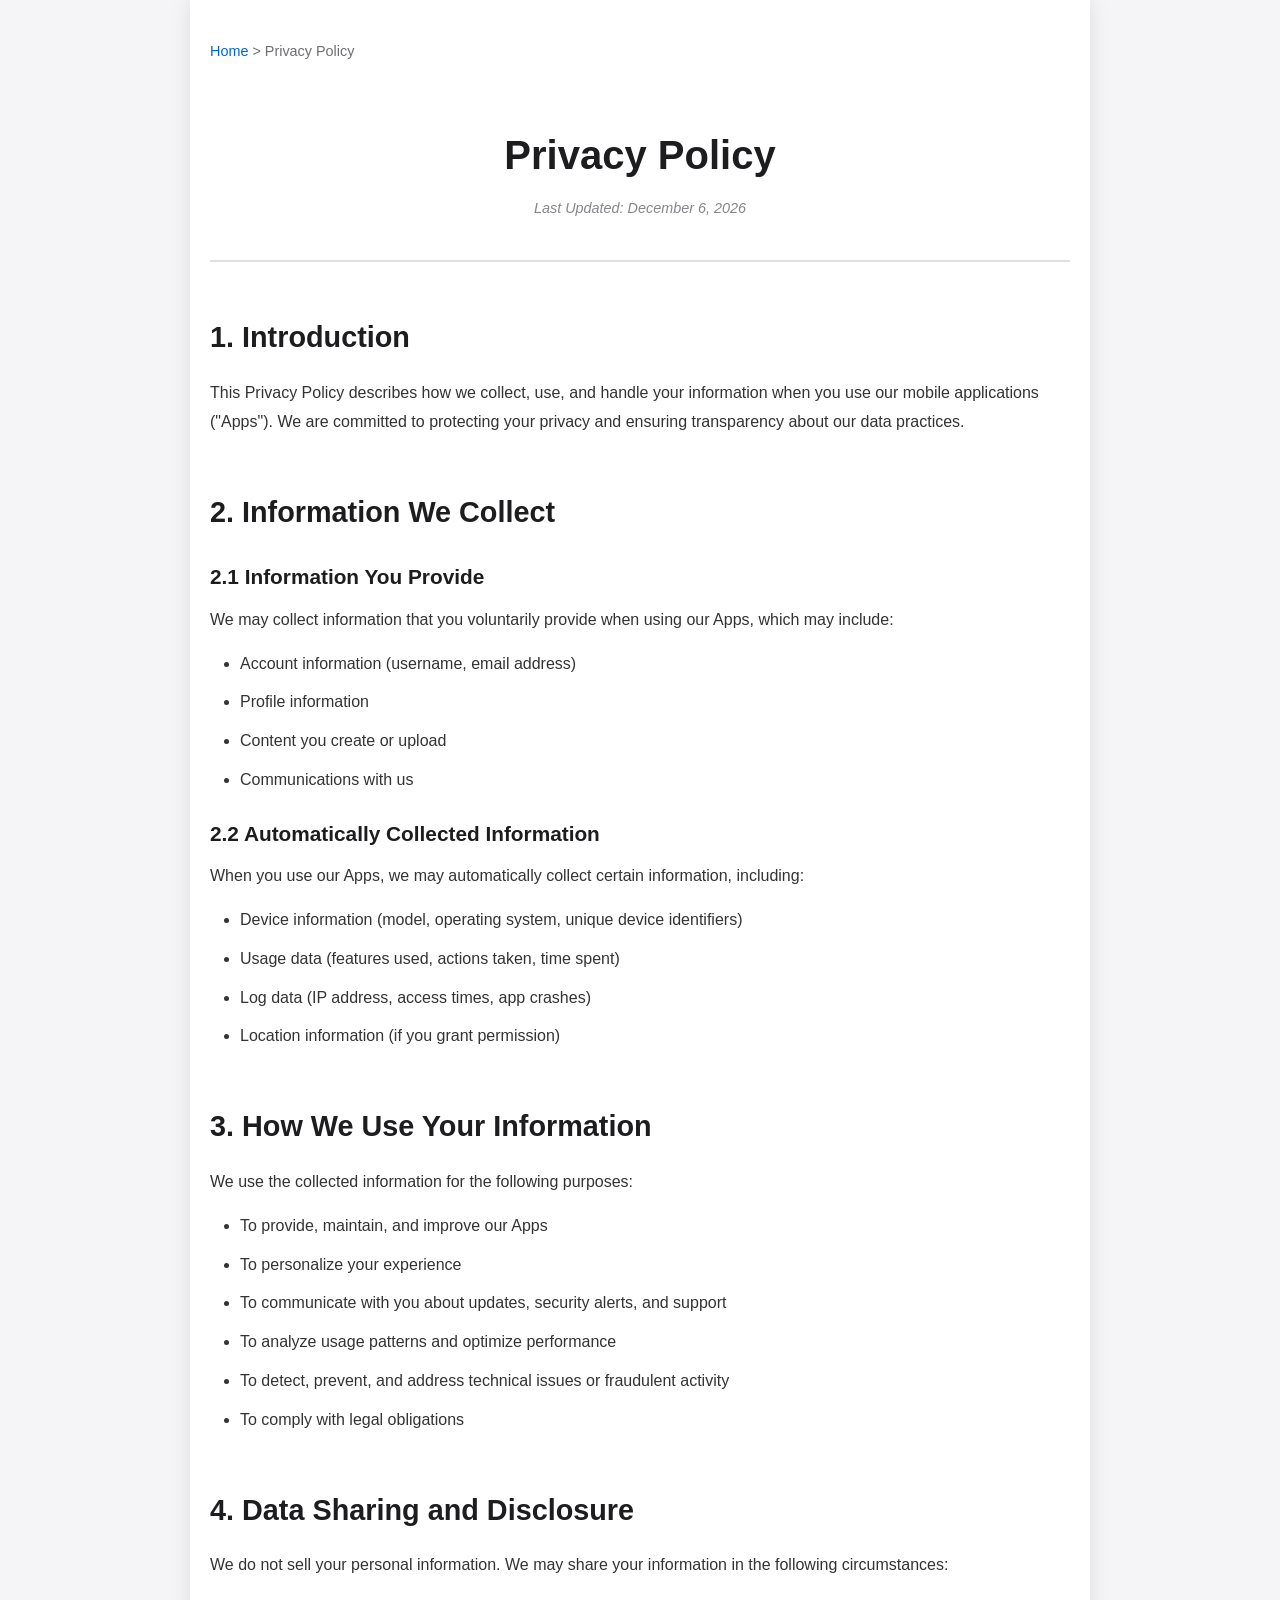
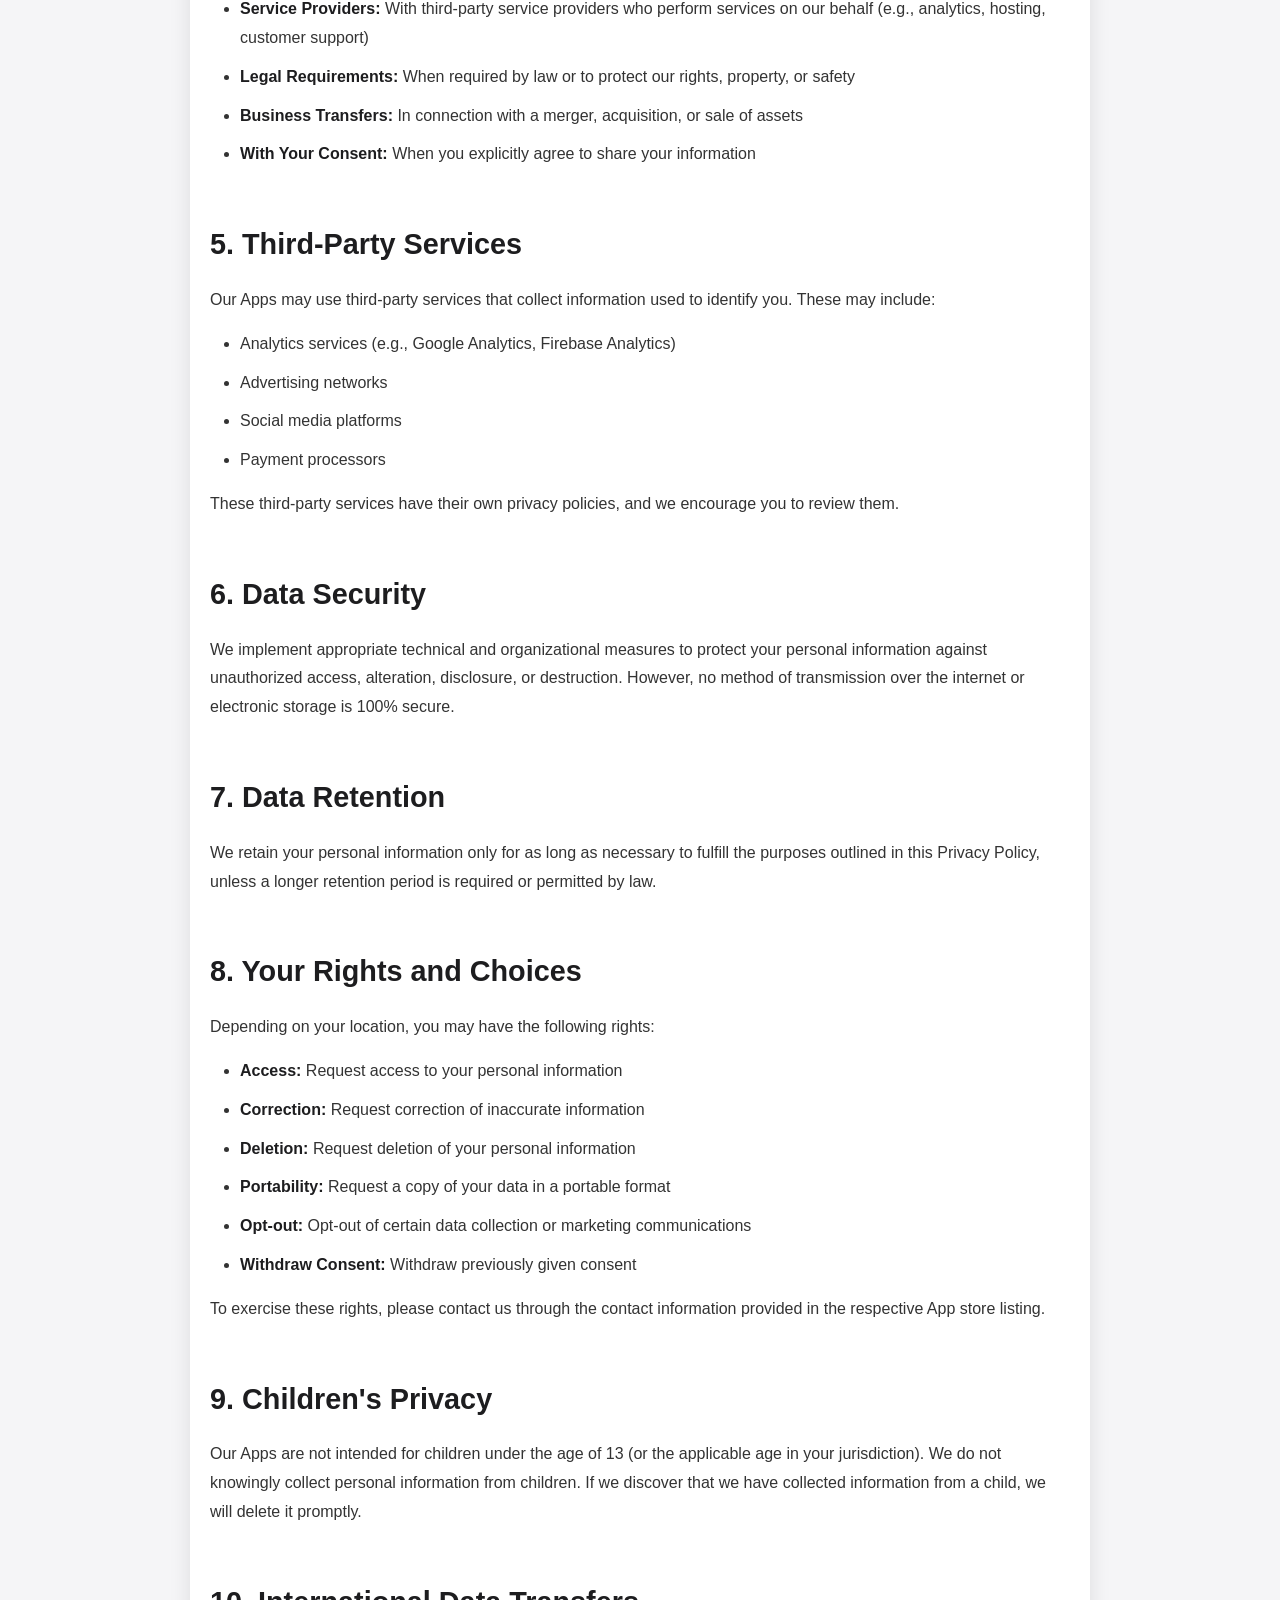
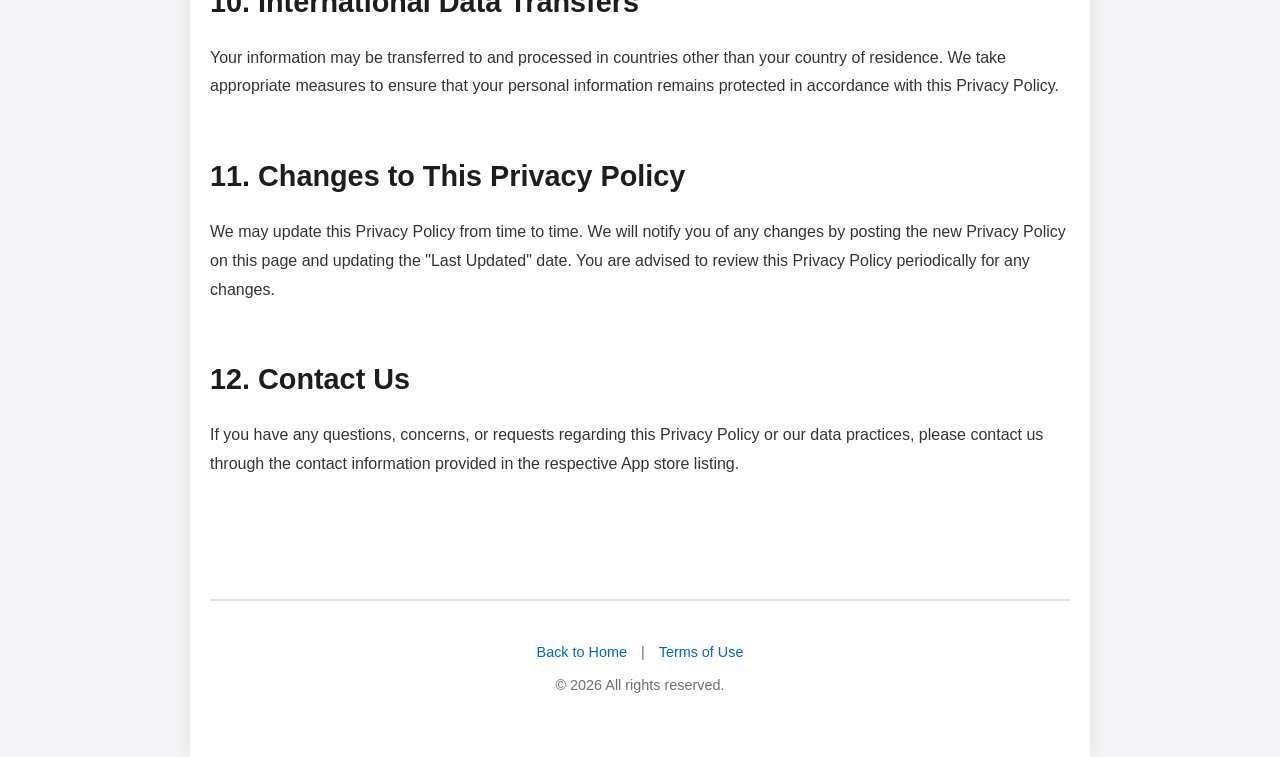
==== privacy-policy.html @ 6d3bd035 "Added pages" ====
<!DOCTYPE html>
<html lang="en">
<head>
    <meta charset="UTF-8">
    <meta name="viewport" content="width=device-width, initial-scale=1.0">
    <meta name="description" content="Privacy Policy for mobile applications">
    <title>Privacy Policy</title>
    <link rel="stylesheet" href="styles.css">
</head>
<body>
    <div class="container">
        <nav class="breadcrumb">
            <a href="index.html">Home</a> &gt; Privacy Policy
        </nav>

        <header>
            <h1>Privacy Policy</h1>
            <p class="last-updated">Last Updated: <span id="update-date"></span></p>
        </header>

        <main class="legal-content">
            <section>
                <h2>1. Introduction</h2>
                <p>This Privacy Policy describes how we collect, use, and handle your information when you use our mobile applications ("Apps"). We are committed to protecting your privacy and ensuring transparency about our data practices.</p>
            </section>

            <section>
                <h2>2. Information We Collect</h2>
                <h3>2.1 Information You Provide</h3>
                <p>We may collect information that you voluntarily provide when using our Apps, which may include:</p>
                <ul>
                    <li>Account information (username, email address)</li>
                    <li>Profile information</li>
                    <li>Content you create or upload</li>
                    <li>Communications with us</li>
                </ul>

                <h3>2.2 Automatically Collected Information</h3>
                <p>When you use our Apps, we may automatically collect certain information, including:</p>
                <ul>
                    <li>Device information (model, operating system, unique device identifiers)</li>
                    <li>Usage data (features used, actions taken, time spent)</li>
                    <li>Log data (IP address, access times, app crashes)</li>
                    <li>Location information (if you grant permission)</li>
                </ul>
            </section>

            <section>
                <h2>3. How We Use Your Information</h2>
                <p>We use the collected information for the following purposes:</p>
                <ul>
                    <li>To provide, maintain, and improve our Apps</li>
                    <li>To personalize your experience</li>
                    <li>To communicate with you about updates, security alerts, and support</li>
                    <li>To analyze usage patterns and optimize performance</li>
                    <li>To detect, prevent, and address technical issues or fraudulent activity</li>
                    <li>To comply with legal obligations</li>
                </ul>
            </section>

            <section>
                <h2>4. Data Sharing and Disclosure</h2>
                <p>We do not sell your personal information. We may share your information in the following circumstances:</p>
                <ul>
                    <li><strong>Service Providers:</strong> With third-party service providers who perform services on our behalf (e.g., analytics, hosting, customer support)</li>
                    <li><strong>Legal Requirements:</strong> When required by law or to protect our rights, property, or safety</li>
                    <li><strong>Business Transfers:</strong> In connection with a merger, acquisition, or sale of assets</li>
                    <li><strong>With Your Consent:</strong> When you explicitly agree to share your information</li>
                </ul>
            </section>

            <section>
                <h2>5. Third-Party Services</h2>
                <p>Our Apps may use third-party services that collect information used to identify you. These may include:</p>
                <ul>
                    <li>Analytics services (e.g., Google Analytics, Firebase Analytics)</li>
                    <li>Advertising networks</li>
                    <li>Social media platforms</li>
                    <li>Payment processors</li>
                </ul>
                <p>These third-party services have their own privacy policies, and we encourage you to review them.</p>
            </section>

            <section>
                <h2>6. Data Security</h2>
                <p>We implement appropriate technical and organizational measures to protect your personal information against unauthorized access, alteration, disclosure, or destruction. However, no method of transmission over the internet or electronic storage is 100% secure.</p>
            </section>

            <section>
                <h2>7. Data Retention</h2>
                <p>We retain your personal information only for as long as necessary to fulfill the purposes outlined in this Privacy Policy, unless a longer retention period is required or permitted by law.</p>
            </section>

            <section>
                <h2>8. Your Rights and Choices</h2>
                <p>Depending on your location, you may have the following rights:</p>
                <ul>
                    <li><strong>Access:</strong> Request access to your personal information</li>
                    <li><strong>Correction:</strong> Request correction of inaccurate information</li>
                    <li><strong>Deletion:</strong> Request deletion of your personal information</li>
                    <li><strong>Portability:</strong> Request a copy of your data in a portable format</li>
                    <li><strong>Opt-out:</strong> Opt-out of certain data collection or marketing communications</li>
                    <li><strong>Withdraw Consent:</strong> Withdraw previously given consent</li>
                </ul>
                <p>To exercise these rights, please contact us through the contact information provided in the respective App store listing.</p>
            </section>

            <section>
                <h2>9. Children's Privacy</h2>
                <p>Our Apps are not intended for children under the age of 13 (or the applicable age in your jurisdiction). We do not knowingly collect personal information from children. If we discover that we have collected information from a child, we will delete it promptly.</p>
            </section>

            <section>
                <h2>10. International Data Transfers</h2>
                <p>Your information may be transferred to and processed in countries other than your country of residence. We take appropriate measures to ensure that your personal information remains protected in accordance with this Privacy Policy.</p>
            </section>

            <section>
                <h2>11. Changes to This Privacy Policy</h2>
                <p>We may update this Privacy Policy from time to time. We will notify you of any changes by posting the new Privacy Policy on this page and updating the "Last Updated" date. You are advised to review this Privacy Policy periodically for any changes.</p>
            </section>

            <section>
                <h2>12. Contact Us</h2>
                <p>If you have any questions, concerns, or requests regarding this Privacy Policy or our data practices, please contact us through the contact information provided in the respective App store listing.</p>
            </section>
        </main>

        <footer>
            <p><a href="index.html">Back to Home</a> | <a href="terms-of-use.html">Terms of Use</a></p>
            <p>&copy; <span id="year"></span> All rights reserved.</p>
        </footer>
    </div>

    <script>
        document.getElementById('year').textContent = new Date().getFullYear();
        document.getElementById('update-date').textContent = new Date().toLocaleDateString('en-US', {
            year: 'numeric',
            month: 'long',
            day: 'numeric'
        });
    </script>
</body>
</html>
---- styles.css ----
/* Reset and Base Styles */
* {
    margin: 0;
    padding: 0;
    box-sizing: border-box;
}

body {
    font-family: -apple-system, BlinkMacSystemFont, 'Segoe UI', 'Roboto', 'Helvetica', 'Arial', sans-serif;
    line-height: 1.6;
    color: #333;
    background-color: #f5f5f7;
}

/* Container */
.container {
    max-width: 900px;
    margin: 0 auto;
    padding: 20px;
    background-color: #ffffff;
    min-height: 100vh;
    box-shadow: 0 0 20px rgba(0, 0, 0, 0.1);
}

/* Header */
header {
    text-align: center;
    padding: 40px 0;
    border-bottom: 2px solid #e0e0e0;
    margin-bottom: 40px;
}

header h1 {
    font-size: 2.5rem;
    color: #1d1d1f;
    margin-bottom: 10px;
}

.subtitle {
    font-size: 1.1rem;
    color: #6e6e73;
}

.last-updated {
    font-size: 0.9rem;
    color: #86868b;
    font-style: italic;
}

/* Breadcrumb Navigation */
.breadcrumb {
    padding: 20px 0;
    font-size: 0.9rem;
    color: #6e6e73;
}

.breadcrumb a {
    color: #0066cc;
    text-decoration: none;
}

.breadcrumb a:hover {
    text-decoration: underline;
}

/* Main Content */
main {
    padding-bottom: 40px;
}

/* Card Sections */
.card {
    background-color: #f9f9f9;
    border-radius: 12px;
    padding: 30px;
    margin-bottom: 30px;
}

.card h2 {
    color: #1d1d1f;
    margin-bottom: 15px;
    font-size: 1.8rem;
}

.card p {
    color: #6e6e73;
    font-size: 1.05rem;
}

/* Document Cards Grid */
.documents {
    display: grid;
    grid-template-columns: repeat(auto-fit, minmax(280px, 1fr));
    gap: 20px;
    margin-top: 30px;
}

.document-card {
    background-color: #ffffff;
    border: 2px solid #e0e0e0;
    border-radius: 12px;
    padding: 30px;
    text-align: center;
    transition: all 0.3s ease;
}

.document-card:hover {
    transform: translateY(-5px);
    box-shadow: 0 8px 16px rgba(0, 0, 0, 0.1);
    border-color: #0066cc;
}

.document-card h3 {
    color: #1d1d1f;
    margin-bottom: 15px;
    font-size: 1.5rem;
}

.document-card p {
    color: #6e6e73;
    margin-bottom: 20px;
}

/* Buttons */
.btn {
    display: inline-block;
    padding: 12px 24px;
    background-color: #0066cc;
    color: #ffffff;
    text-decoration: none;
    border-radius: 8px;
    font-weight: 500;
    transition: background-color 0.3s ease;
}

.btn:hover {
    background-color: #0055b3;
}

/* Legal Content */
.legal-content {
    line-height: 1.8;
}

.legal-content section {
    margin-bottom: 40px;
}

.legal-content h2 {
    color: #1d1d1f;
    font-size: 1.8rem;
    margin-bottom: 15px;
    padding-top: 10px;
}

.legal-content h3 {
    color: #1d1d1f;
    font-size: 1.3rem;
    margin-bottom: 10px;
    margin-top: 20px;
}

.legal-content p {
    color: #333;
    margin-bottom: 15px;
}

.legal-content ul {
    margin-left: 30px;
    margin-bottom: 15px;
}

.legal-content li {
    margin-bottom: 10px;
    color: #333;
}

.legal-content strong {
    color: #1d1d1f;
}

/* Footer */
footer {
    text-align: center;
    padding: 30px 0;
    border-top: 2px solid #e0e0e0;
    margin-top: 40px;
    color: #6e6e73;
    font-size: 0.9rem;
}

footer a {
    color: #0066cc;
    text-decoration: none;
    margin: 0 10px;
}

footer a:hover {
    text-decoration: underline;
}

footer p {
    margin: 10px 0;
}

/* Responsive Design */
@media (max-width: 768px) {
    .container {
        padding: 15px;
    }

    header h1 {
        font-size: 2rem;
    }

    .card {
        padding: 20px;
    }

    .document-card {
        padding: 20px;
    }

    .documents {
        grid-template-columns: 1fr;
    }

    .legal-content h2 {
        font-size: 1.5rem;
    }

    .legal-content h3 {
        font-size: 1.2rem;
    }
}

@media (max-width: 480px) {
    header h1 {
        font-size: 1.75rem;
    }

    .subtitle {
        font-size: 1rem;
    }

    .btn {
        padding: 10px 20px;
        font-size: 0.95rem;
    }
}
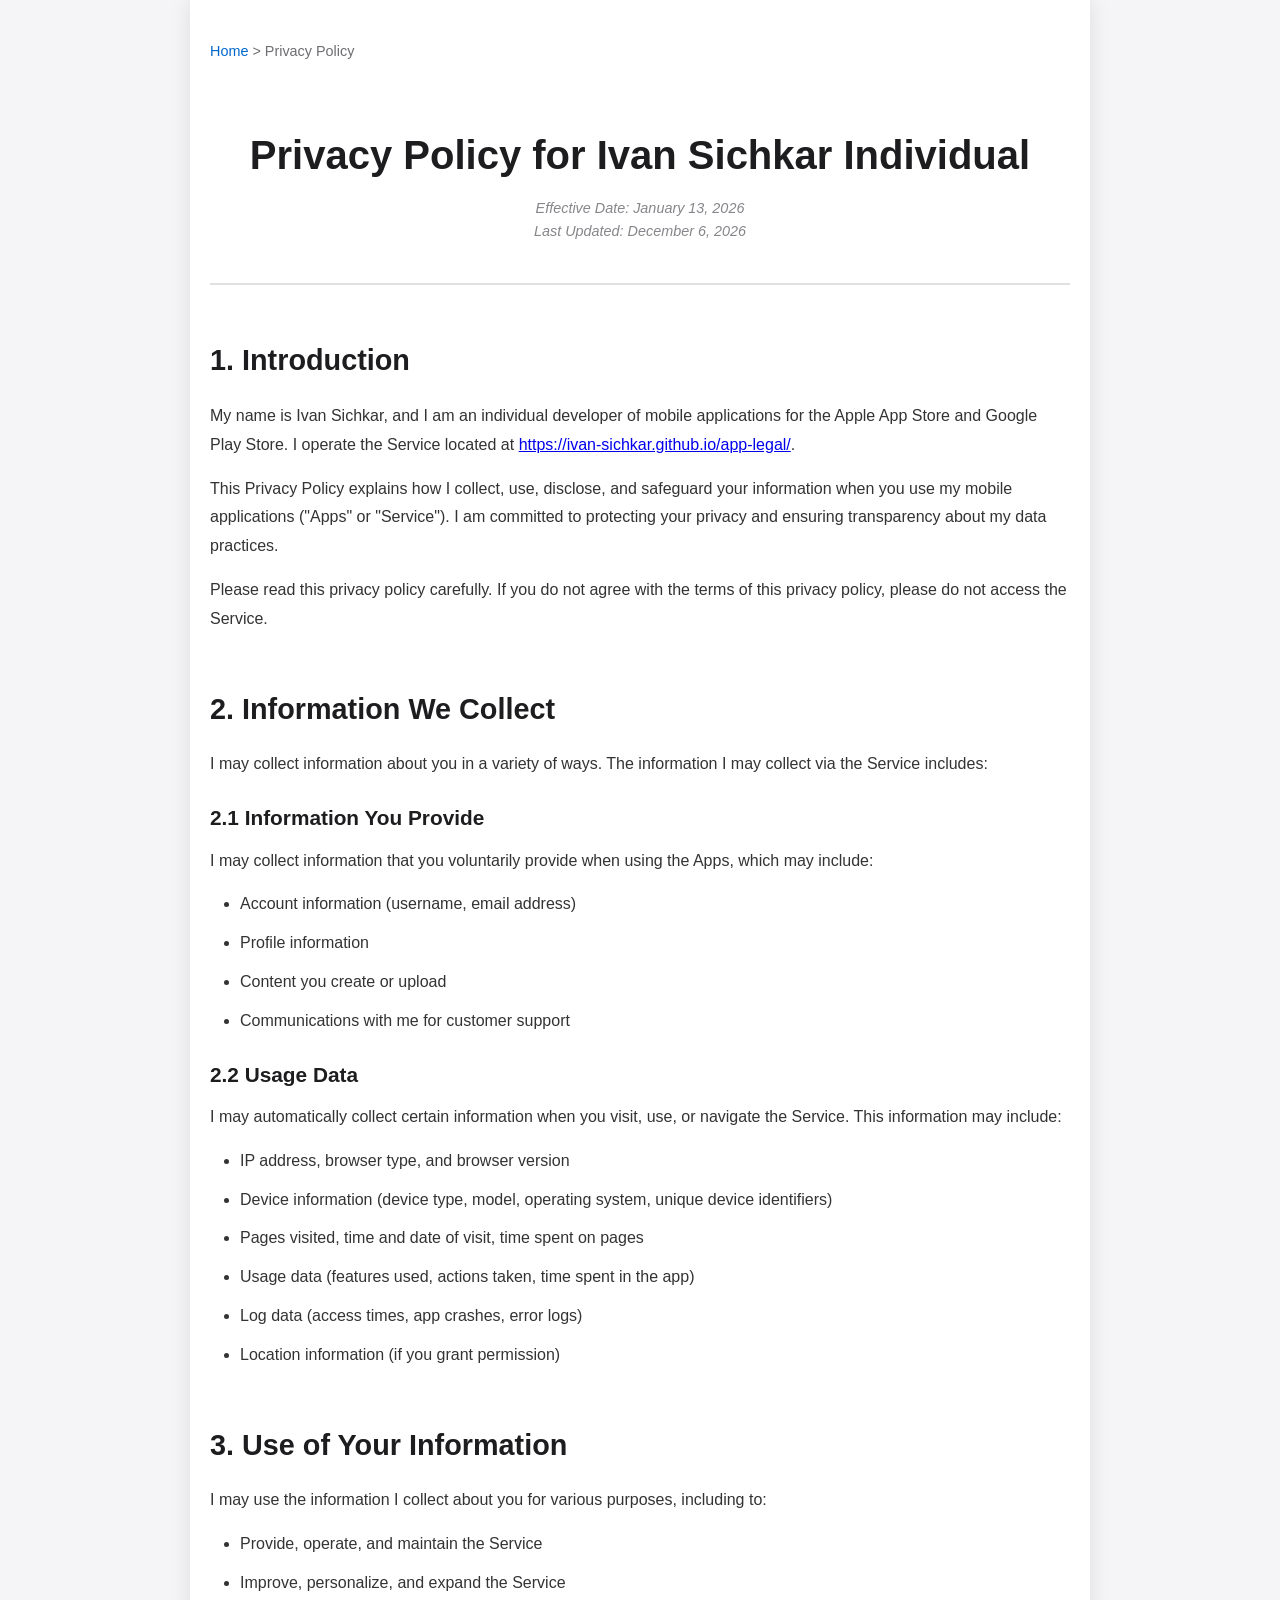
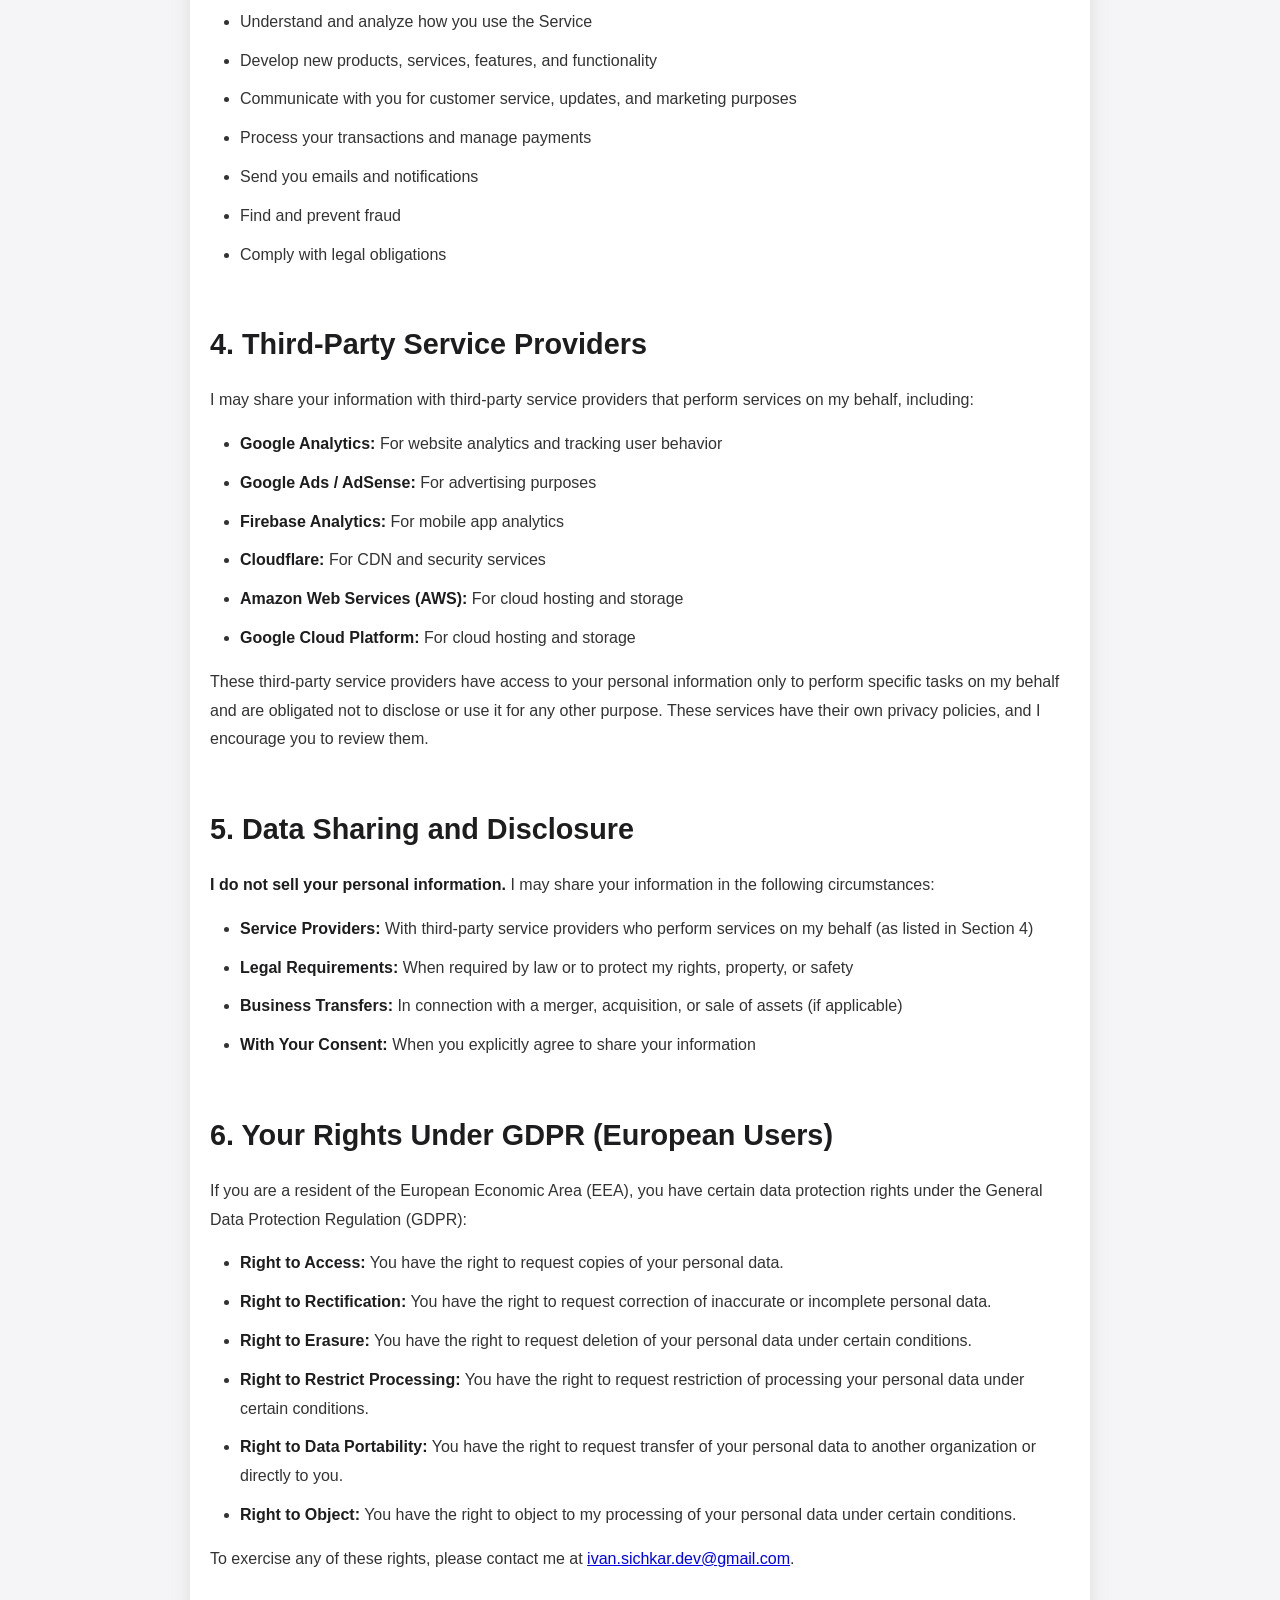
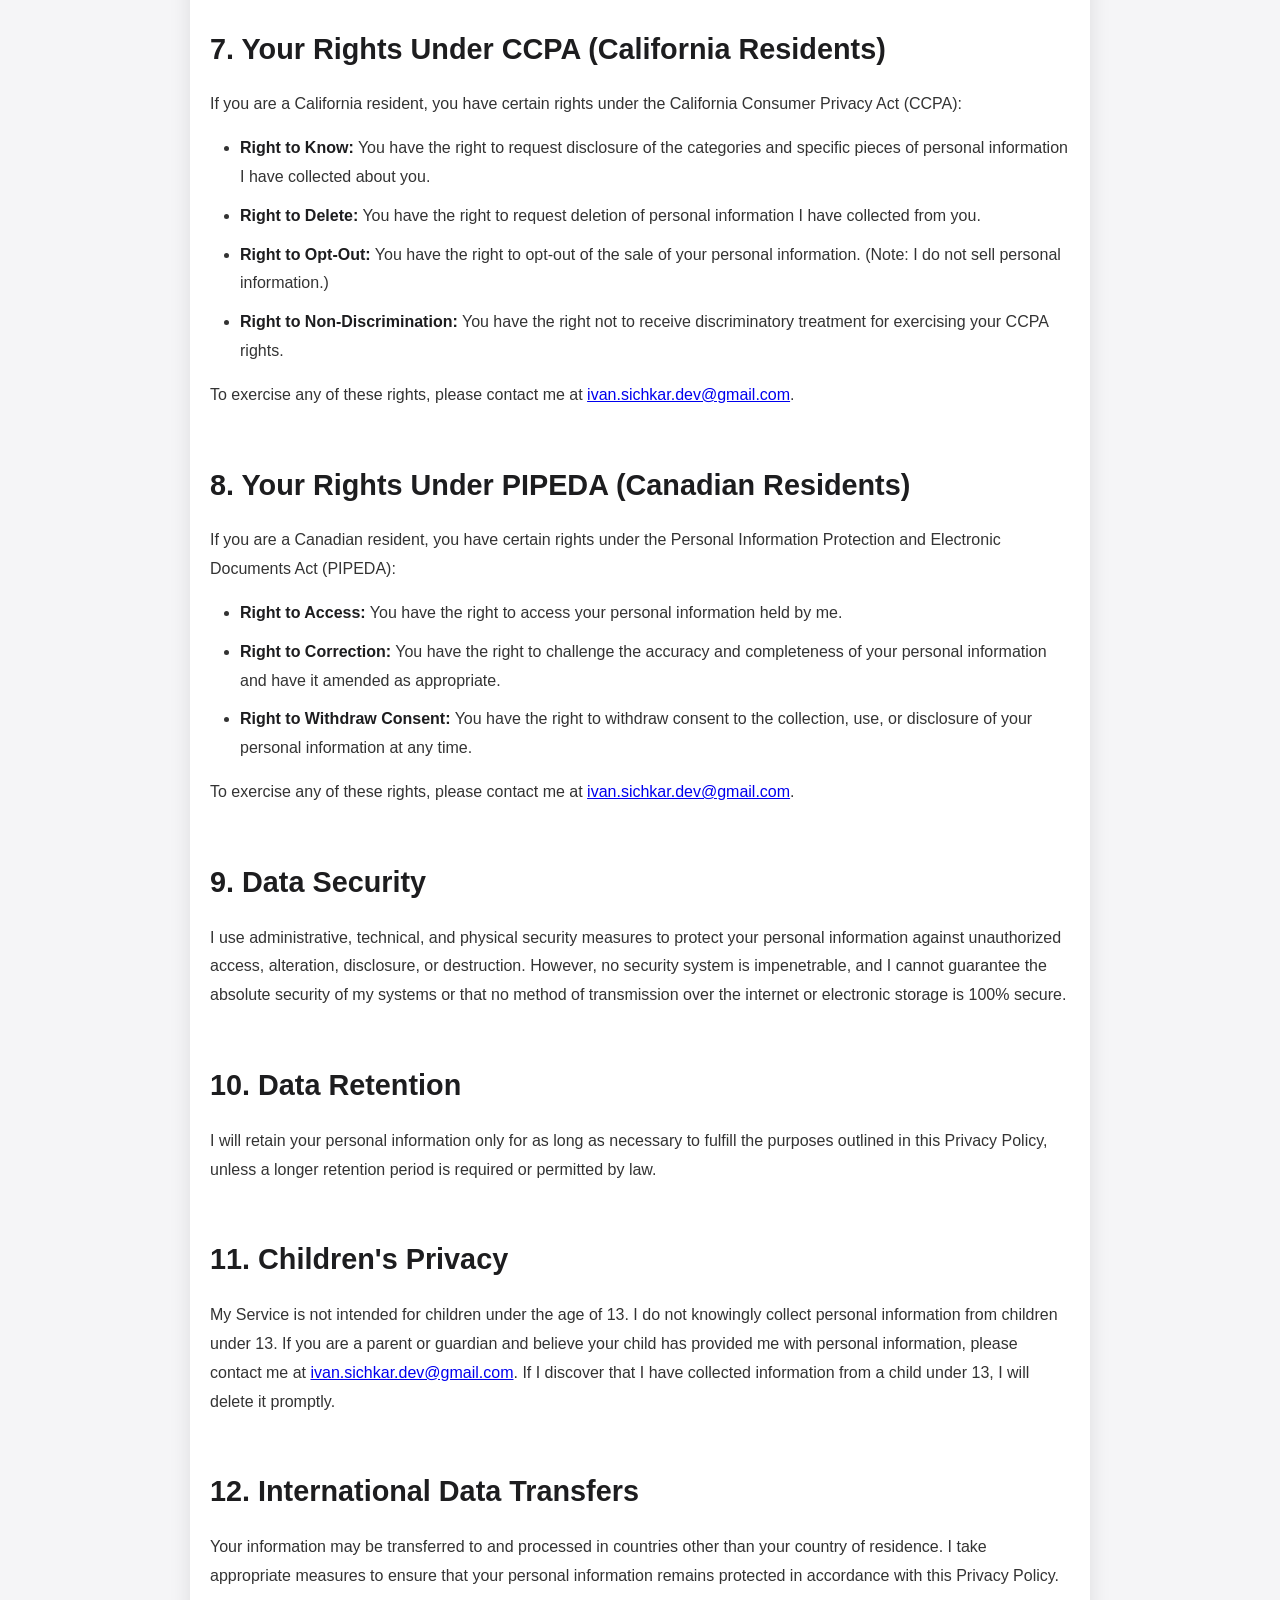
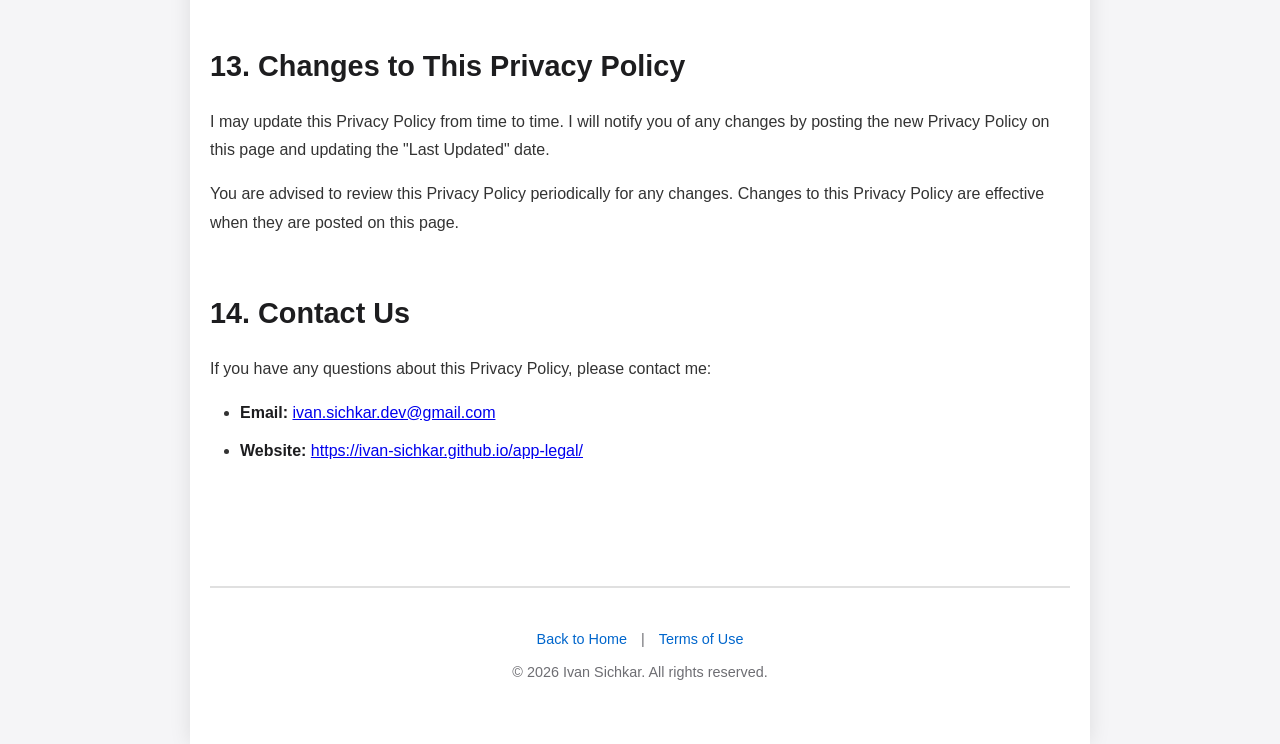
==== commit f1f3a265: "Updated index and privacy policy" ====
--- a/privacy-policy.html
+++ b/privacy-policy.html
@@ -3,8 +3,8 @@
 <head>
     <meta charset="UTF-8">
     <meta name="viewport" content="width=device-width, initial-scale=1.0">
-    <meta name="description" content="Privacy Policy for mobile applications">
-    <title>Privacy Policy</title>
+    <meta name="description" content="Privacy Policy for Ivan Sichkar Individual - Mobile Applications">
+    <title>Privacy Policy - Ivan Sichkar Individual</title>
     <link rel="stylesheet" href="styles.css">
 </head>
 <body>
@@ -14,121 +14,161 @@
         </nav>
 
         <header>
-            <h1>Privacy Policy</h1>
+            <h1>Privacy Policy for Ivan Sichkar Individual</h1>
+            <p class="last-updated">Effective Date: January 13, 2026</p>
             <p class="last-updated">Last Updated: <span id="update-date"></span></p>
         </header>
 
         <main class="legal-content">
             <section>
                 <h2>1. Introduction</h2>
-                <p>This Privacy Policy describes how we collect, use, and handle your information when you use our mobile applications ("Apps"). We are committed to protecting your privacy and ensuring transparency about our data practices.</p>
+                <p>My name is Ivan Sichkar, and I am an individual developer of mobile applications for the Apple App Store and Google Play Store. I operate the Service located at <a href="https://ivan-sichkar.github.io/app-legal/">https://ivan-sichkar.github.io/app-legal/</a>.</p>
+                <p>This Privacy Policy explains how I collect, use, disclose, and safeguard your information when you use my mobile applications ("Apps" or "Service"). I am committed to protecting your privacy and ensuring transparency about my data practices.</p>
+                <p>Please read this privacy policy carefully. If you do not agree with the terms of this privacy policy, please do not access the Service.</p>
             </section>
 
             <section>
                 <h2>2. Information We Collect</h2>
+                <p>I may collect information about you in a variety of ways. The information I may collect via the Service includes:</p>
+
                 <h3>2.1 Information You Provide</h3>
-                <p>We may collect information that you voluntarily provide when using our Apps, which may include:</p>
+                <p>I may collect information that you voluntarily provide when using the Apps, which may include:</p>
                 <ul>
                     <li>Account information (username, email address)</li>
                     <li>Profile information</li>
                     <li>Content you create or upload</li>
-                    <li>Communications with us</li>
+                    <li>Communications with me for customer support</li>
                 </ul>
 
-                <h3>2.2 Automatically Collected Information</h3>
-                <p>When you use our Apps, we may automatically collect certain information, including:</p>
+                <h3>2.2 Usage Data</h3>
+                <p>I may automatically collect certain information when you visit, use, or navigate the Service. This information may include:</p>
                 <ul>
-                    <li>Device information (model, operating system, unique device identifiers)</li>
-                    <li>Usage data (features used, actions taken, time spent)</li>
-                    <li>Log data (IP address, access times, app crashes)</li>
+                    <li>IP address, browser type, and browser version</li>
+                    <li>Device information (device type, model, operating system, unique device identifiers)</li>
+                    <li>Pages visited, time and date of visit, time spent on pages</li>
+                    <li>Usage data (features used, actions taken, time spent in the app)</li>
+                    <li>Log data (access times, app crashes, error logs)</li>
                     <li>Location information (if you grant permission)</li>
                 </ul>
             </section>
 
             <section>
-                <h2>3. How We Use Your Information</h2>
-                <p>We use the collected information for the following purposes:</p>
+                <h2>3. Use of Your Information</h2>
+                <p>I may use the information I collect about you for various purposes, including to:</p>
                 <ul>
-                    <li>To provide, maintain, and improve our Apps</li>
-                    <li>To personalize your experience</li>
-                    <li>To communicate with you about updates, security alerts, and support</li>
-                    <li>To analyze usage patterns and optimize performance</li>
-                    <li>To detect, prevent, and address technical issues or fraudulent activity</li>
-                    <li>To comply with legal obligations</li>
+                    <li>Provide, operate, and maintain the Service</li>
+                    <li>Improve, personalize, and expand the Service</li>
+                    <li>Understand and analyze how you use the Service</li>
+                    <li>Develop new products, services, features, and functionality</li>
+                    <li>Communicate with you for customer service, updates, and marketing purposes</li>
+                    <li>Process your transactions and manage payments</li>
+                    <li>Send you emails and notifications</li>
+                    <li>Find and prevent fraud</li>
+                    <li>Comply with legal obligations</li>
                 </ul>
             </section>
 
             <section>
-                <h2>4. Data Sharing and Disclosure</h2>
-                <p>We do not sell your personal information. We may share your information in the following circumstances:</p>
+                <h2>4. Third-Party Service Providers</h2>
+                <p>I may share your information with third-party service providers that perform services on my behalf, including:</p>
                 <ul>
-                    <li><strong>Service Providers:</strong> With third-party service providers who perform services on our behalf (e.g., analytics, hosting, customer support)</li>
-                    <li><strong>Legal Requirements:</strong> When required by law or to protect our rights, property, or safety</li>
-                    <li><strong>Business Transfers:</strong> In connection with a merger, acquisition, or sale of assets</li>
+                    <li><strong>Google Analytics:</strong> For website analytics and tracking user behavior</li>
+                    <li><strong>Google Ads / AdSense:</strong> For advertising purposes</li>
+                    <li><strong>Firebase Analytics:</strong> For mobile app analytics</li>
+                    <li><strong>Cloudflare:</strong> For CDN and security services</li>
+                    <li><strong>Amazon Web Services (AWS):</strong> For cloud hosting and storage</li>
+                    <li><strong>Google Cloud Platform:</strong> For cloud hosting and storage</li>
+                </ul>
+                <p>These third-party service providers have access to your personal information only to perform specific tasks on my behalf and are obligated not to disclose or use it for any other purpose. These services have their own privacy policies, and I encourage you to review them.</p>
+            </section>
+
+            <section>
+                <h2>5. Data Sharing and Disclosure</h2>
+                <p><strong>I do not sell your personal information.</strong> I may share your information in the following circumstances:</p>
+                <ul>
+                    <li><strong>Service Providers:</strong> With third-party service providers who perform services on my behalf (as listed in Section 4)</li>
+                    <li><strong>Legal Requirements:</strong> When required by law or to protect my rights, property, or safety</li>
+                    <li><strong>Business Transfers:</strong> In connection with a merger, acquisition, or sale of assets (if applicable)</li>
                     <li><strong>With Your Consent:</strong> When you explicitly agree to share your information</li>
                 </ul>
             </section>
 
             <section>
-                <h2>5. Third-Party Services</h2>
-                <p>Our Apps may use third-party services that collect information used to identify you. These may include:</p>
+                <h2>6. Your Rights Under GDPR (European Users)</h2>
+                <p>If you are a resident of the European Economic Area (EEA), you have certain data protection rights under the General Data Protection Regulation (GDPR):</p>
                 <ul>
-                    <li>Analytics services (e.g., Google Analytics, Firebase Analytics)</li>
-                    <li>Advertising networks</li>
-                    <li>Social media platforms</li>
-                    <li>Payment processors</li>
+                    <li><strong>Right to Access:</strong> You have the right to request copies of your personal data.</li>
+                    <li><strong>Right to Rectification:</strong> You have the right to request correction of inaccurate or incomplete personal data.</li>
+                    <li><strong>Right to Erasure:</strong> You have the right to request deletion of your personal data under certain conditions.</li>
+                    <li><strong>Right to Restrict Processing:</strong> You have the right to request restriction of processing your personal data under certain conditions.</li>
+                    <li><strong>Right to Data Portability:</strong> You have the right to request transfer of your personal data to another organization or directly to you.</li>
+                    <li><strong>Right to Object:</strong> You have the right to object to my processing of your personal data under certain conditions.</li>
                 </ul>
-                <p>These third-party services have their own privacy policies, and we encourage you to review them.</p>
+                <p>To exercise any of these rights, please contact me at <a href="mailto:ivan.sichkar.dev@gmail.com">ivan.sichkar.dev@gmail.com</a>.</p>
             </section>
 
             <section>
-                <h2>6. Data Security</h2>
-                <p>We implement appropriate technical and organizational measures to protect your personal information against unauthorized access, alteration, disclosure, or destruction. However, no method of transmission over the internet or electronic storage is 100% secure.</p>
+                <h2>7. Your Rights Under CCPA (California Residents)</h2>
+                <p>If you are a California resident, you have certain rights under the California Consumer Privacy Act (CCPA):</p>
+                <ul>
+                    <li><strong>Right to Know:</strong> You have the right to request disclosure of the categories and specific pieces of personal information I have collected about you.</li>
+                    <li><strong>Right to Delete:</strong> You have the right to request deletion of personal information I have collected from you.</li>
+                    <li><strong>Right to Opt-Out:</strong> You have the right to opt-out of the sale of your personal information. (Note: I do not sell personal information.)</li>
+                    <li><strong>Right to Non-Discrimination:</strong> You have the right not to receive discriminatory treatment for exercising your CCPA rights.</li>
+                </ul>
+                <p>To exercise any of these rights, please contact me at <a href="mailto:ivan.sichkar.dev@gmail.com">ivan.sichkar.dev@gmail.com</a>.</p>
             </section>
 
             <section>
-                <h2>7. Data Retention</h2>
-                <p>We retain your personal information only for as long as necessary to fulfill the purposes outlined in this Privacy Policy, unless a longer retention period is required or permitted by law.</p>
+                <h2>8. Your Rights Under PIPEDA (Canadian Residents)</h2>
+                <p>If you are a Canadian resident, you have certain rights under the Personal Information Protection and Electronic Documents Act (PIPEDA):</p>
+                <ul>
+                    <li><strong>Right to Access:</strong> You have the right to access your personal information held by me.</li>
+                    <li><strong>Right to Correction:</strong> You have the right to challenge the accuracy and completeness of your personal information and have it amended as appropriate.</li>
+                    <li><strong>Right to Withdraw Consent:</strong> You have the right to withdraw consent to the collection, use, or disclosure of your personal information at any time.</li>
+                </ul>
+                <p>To exercise any of these rights, please contact me at <a href="mailto:ivan.sichkar.dev@gmail.com">ivan.sichkar.dev@gmail.com</a>.</p>
             </section>
 
             <section>
-                <h2>8. Your Rights and Choices</h2>
-                <p>Depending on your location, you may have the following rights:</p>
-                <ul>
-                    <li><strong>Access:</strong> Request access to your personal information</li>
-                    <li><strong>Correction:</strong> Request correction of inaccurate information</li>
-                    <li><strong>Deletion:</strong> Request deletion of your personal information</li>
-                    <li><strong>Portability:</strong> Request a copy of your data in a portable format</li>
-                    <li><strong>Opt-out:</strong> Opt-out of certain data collection or marketing communications</li>
-                    <li><strong>Withdraw Consent:</strong> Withdraw previously given consent</li>
-                </ul>
-                <p>To exercise these rights, please contact us through the contact information provided in the respective App store listing.</p>
+                <h2>9. Data Security</h2>
+                <p>I use administrative, technical, and physical security measures to protect your personal information against unauthorized access, alteration, disclosure, or destruction. However, no security system is impenetrable, and I cannot guarantee the absolute security of my systems or that no method of transmission over the internet or electronic storage is 100% secure.</p>
             </section>
 
             <section>
-                <h2>9. Children's Privacy</h2>
-                <p>Our Apps are not intended for children under the age of 13 (or the applicable age in your jurisdiction). We do not knowingly collect personal information from children. If we discover that we have collected information from a child, we will delete it promptly.</p>
+                <h2>10. Data Retention</h2>
+                <p>I will retain your personal information only for as long as necessary to fulfill the purposes outlined in this Privacy Policy, unless a longer retention period is required or permitted by law.</p>
             </section>
 
             <section>
-                <h2>10. International Data Transfers</h2>
-                <p>Your information may be transferred to and processed in countries other than your country of residence. We take appropriate measures to ensure that your personal information remains protected in accordance with this Privacy Policy.</p>
+                <h2>11. Children's Privacy</h2>
+                <p>My Service is not intended for children under the age of 13. I do not knowingly collect personal information from children under 13. If you are a parent or guardian and believe your child has provided me with personal information, please contact me at <a href="mailto:ivan.sichkar.dev@gmail.com">ivan.sichkar.dev@gmail.com</a>. If I discover that I have collected information from a child under 13, I will delete it promptly.</p>
             </section>
 
             <section>
-                <h2>11. Changes to This Privacy Policy</h2>
-                <p>We may update this Privacy Policy from time to time. We will notify you of any changes by posting the new Privacy Policy on this page and updating the "Last Updated" date. You are advised to review this Privacy Policy periodically for any changes.</p>
+                <h2>12. International Data Transfers</h2>
+                <p>Your information may be transferred to and processed in countries other than your country of residence. I take appropriate measures to ensure that your personal information remains protected in accordance with this Privacy Policy.</p>
             </section>
 
             <section>
-                <h2>12. Contact Us</h2>
-                <p>If you have any questions, concerns, or requests regarding this Privacy Policy or our data practices, please contact us through the contact information provided in the respective App store listing.</p>
+                <h2>13. Changes to This Privacy Policy</h2>
+                <p>I may update this Privacy Policy from time to time. I will notify you of any changes by posting the new Privacy Policy on this page and updating the "Last Updated" date.</p>
+                <p>You are advised to review this Privacy Policy periodically for any changes. Changes to this Privacy Policy are effective when they are posted on this page.</p>
+            </section>
+
+            <section>
+                <h2>14. Contact Us</h2>
+                <p>If you have any questions about this Privacy Policy, please contact me:</p>
+                <ul>
+                    <li><strong>Email:</strong> <a href="mailto:ivan.sichkar.dev@gmail.com">ivan.sichkar.dev@gmail.com</a></li>
+                    <li><strong>Website:</strong> <a href="https://ivan-sichkar.github.io/app-legal/">https://ivan-sichkar.github.io/app-legal/</a></li>
+                </ul>
             </section>
         </main>
 
         <footer>
             <p><a href="index.html">Back to Home</a> | <a href="terms-of-use.html">Terms of Use</a></p>
-            <p>&copy; <span id="year"></span> All rights reserved.</p>
+            <p>&copy; <span id="year"></span> Ivan Sichkar. All rights reserved.</p>
         </footer>
     </div>
 
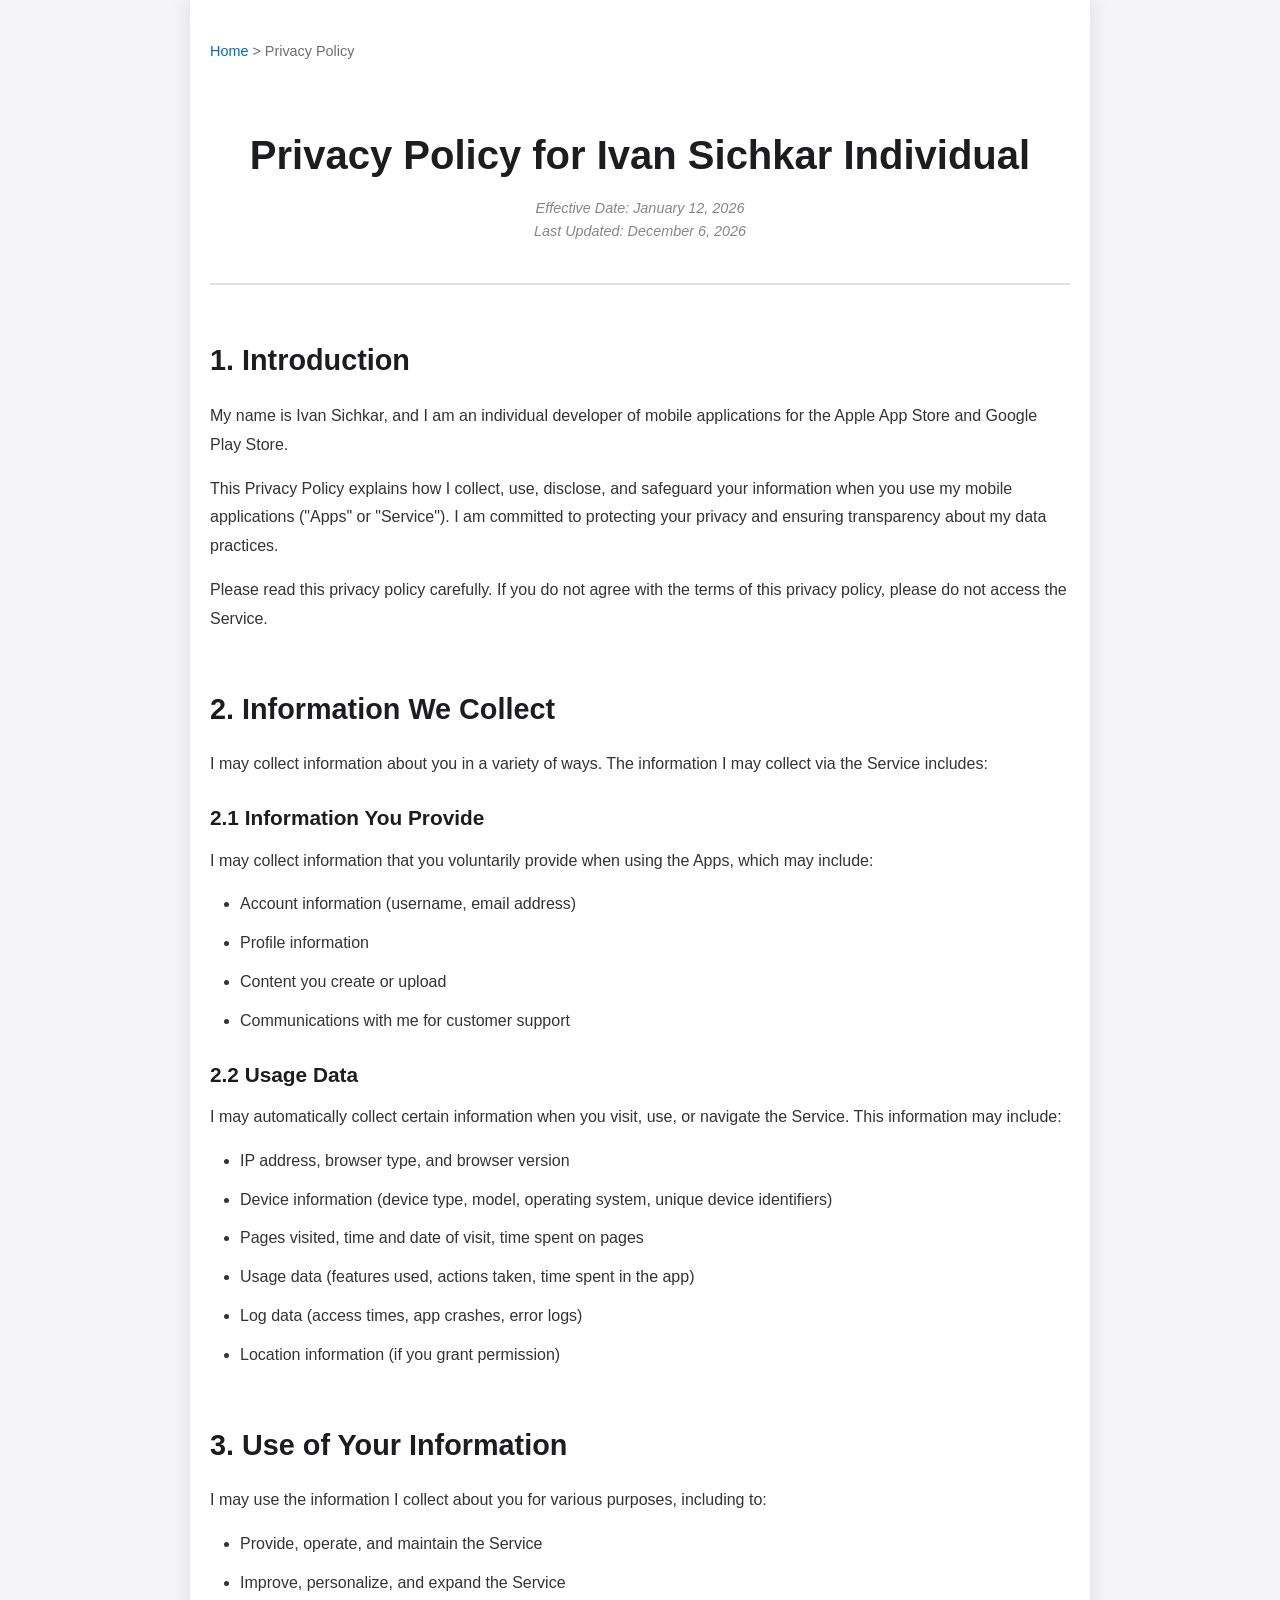
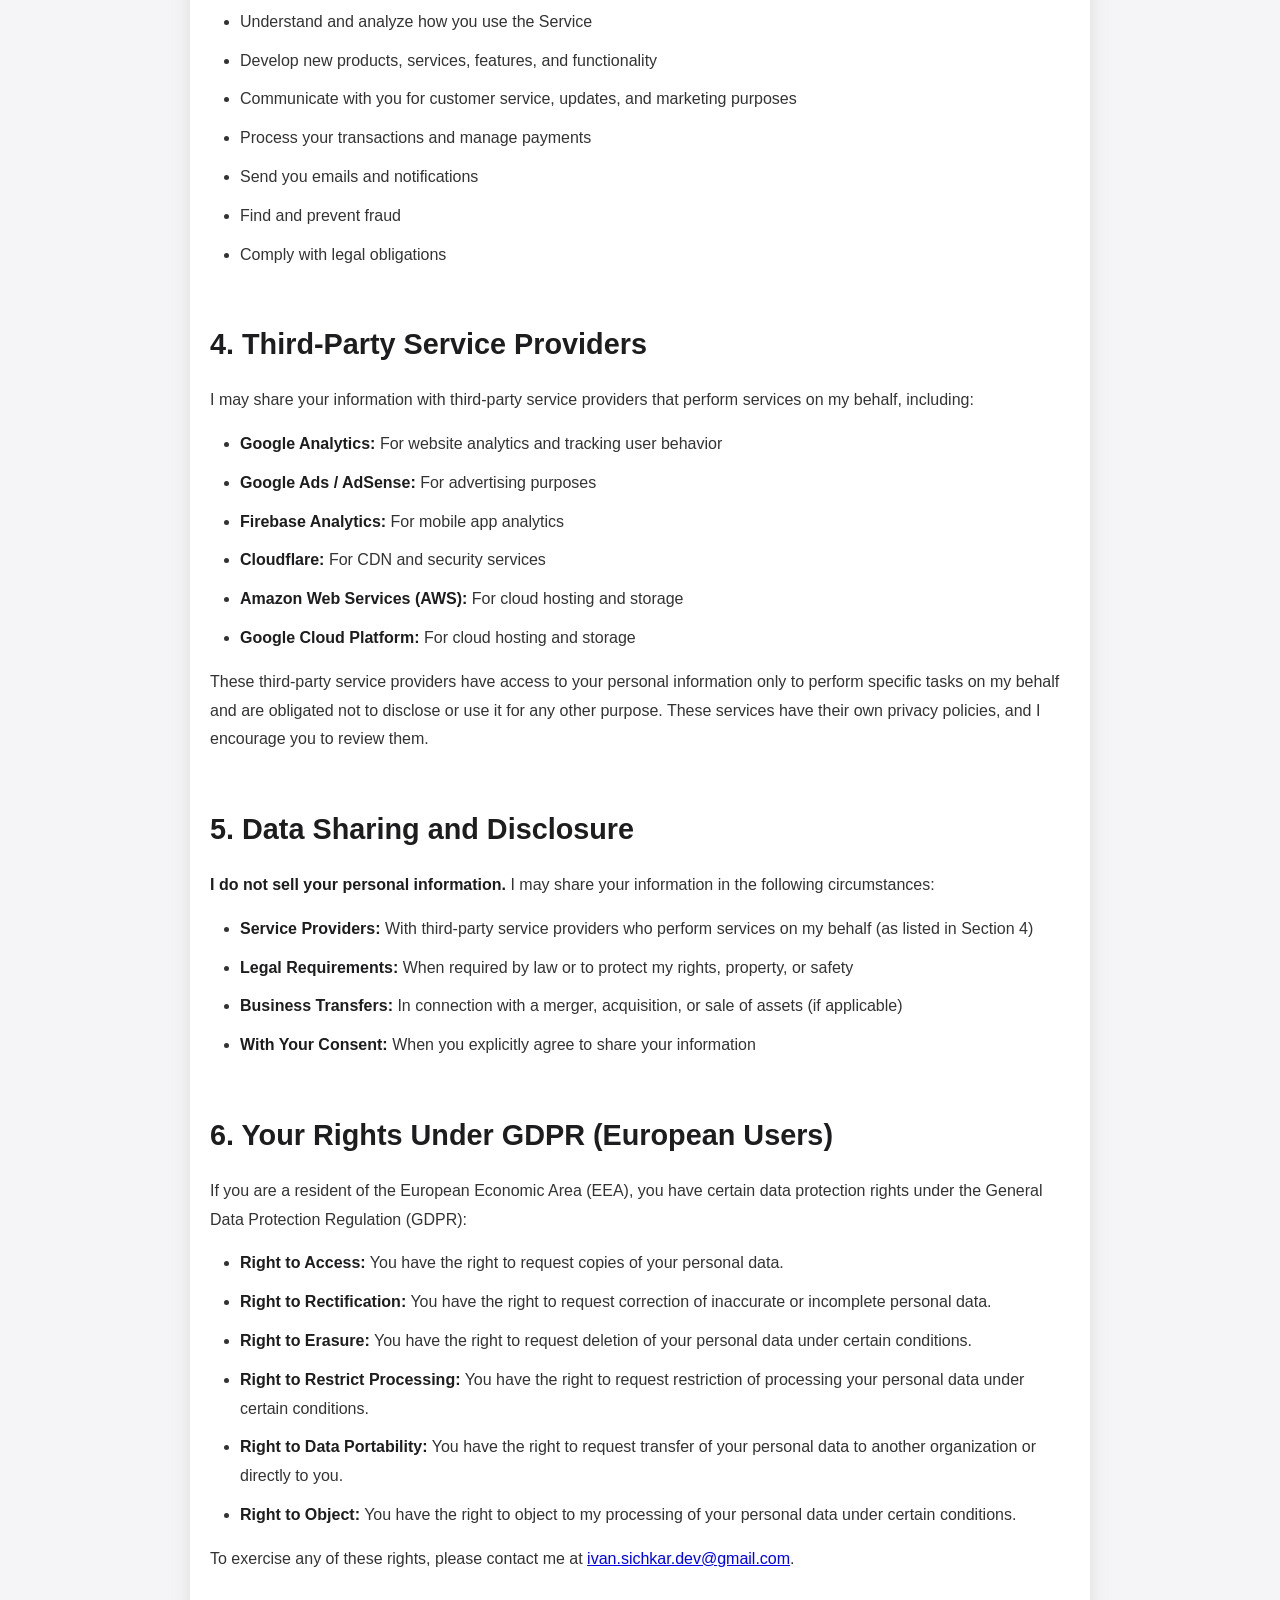
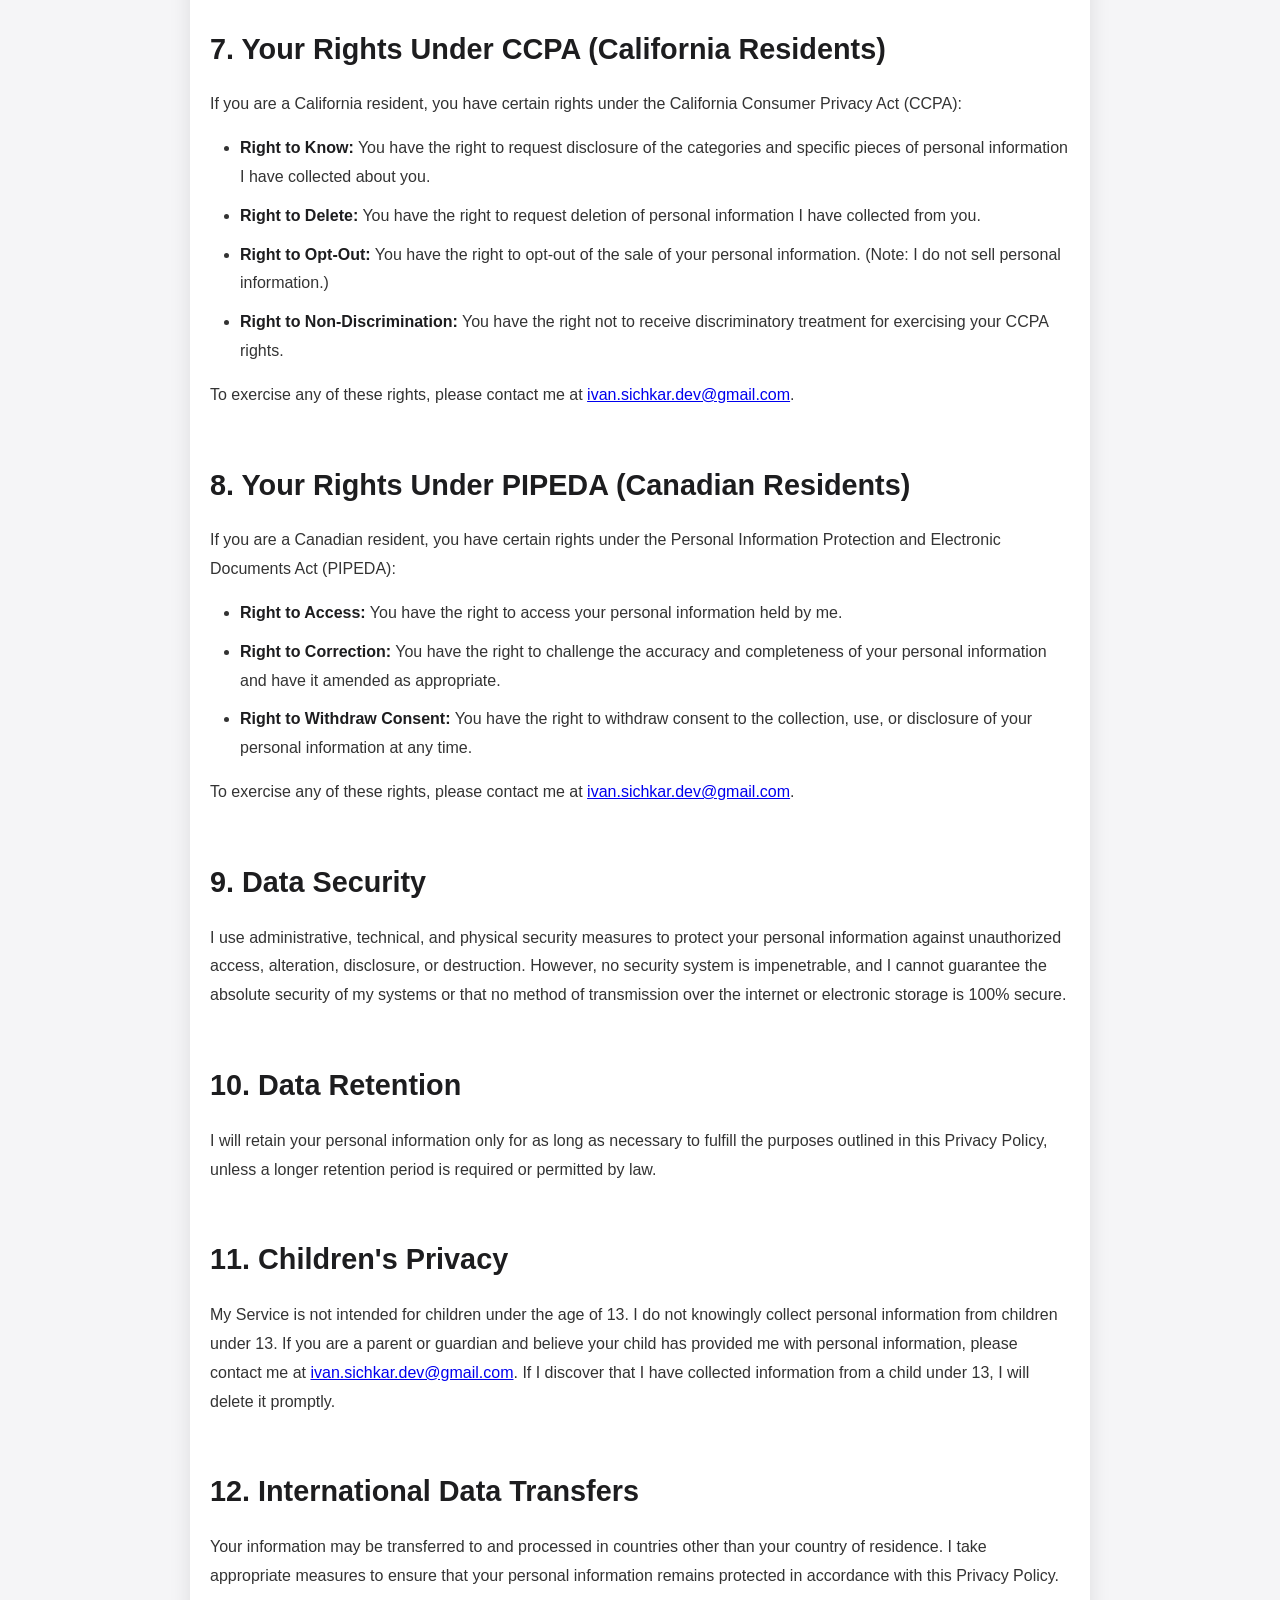
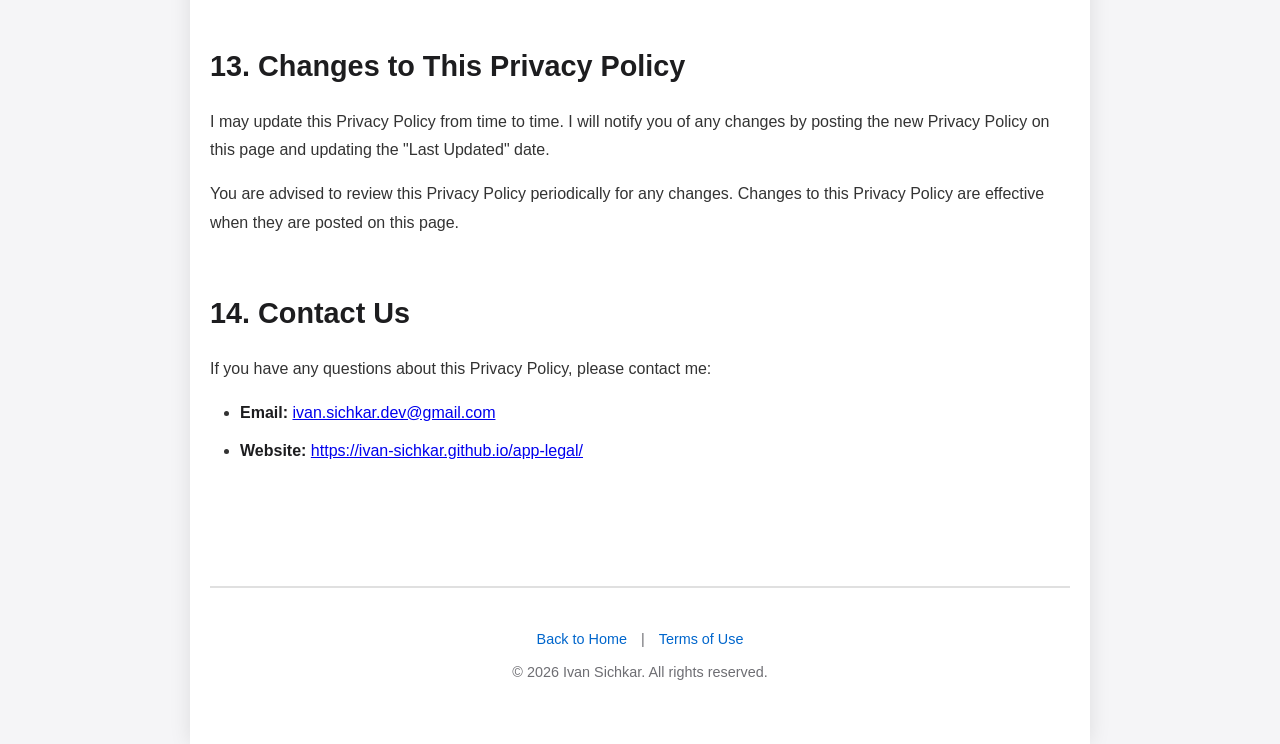
==== commit d5dd4ace: "Updated terms of use" ====
--- a/privacy-policy.html
+++ b/privacy-policy.html
@@ -15,14 +15,14 @@
 
         <header>
             <h1>Privacy Policy for Ivan Sichkar Individual</h1>
-            <p class="last-updated">Effective Date: January 13, 2026</p>
+            <p class="last-updated">Effective Date: January 12, 2026</p>
             <p class="last-updated">Last Updated: <span id="update-date"></span></p>
         </header>
 
         <main class="legal-content">
             <section>
                 <h2>1. Introduction</h2>
-                <p>My name is Ivan Sichkar, and I am an individual developer of mobile applications for the Apple App Store and Google Play Store. I operate the Service located at <a href="https://ivan-sichkar.github.io/app-legal/">https://ivan-sichkar.github.io/app-legal/</a>.</p>
+                <p>My name is Ivan Sichkar, and I am an individual developer of mobile applications for the Apple App Store and Google Play Store.</p>
                 <p>This Privacy Policy explains how I collect, use, disclose, and safeguard your information when you use my mobile applications ("Apps" or "Service"). I am committed to protecting your privacy and ensuring transparency about my data practices.</p>
                 <p>Please read this privacy policy carefully. If you do not agree with the terms of this privacy policy, please do not access the Service.</p>
             </section>
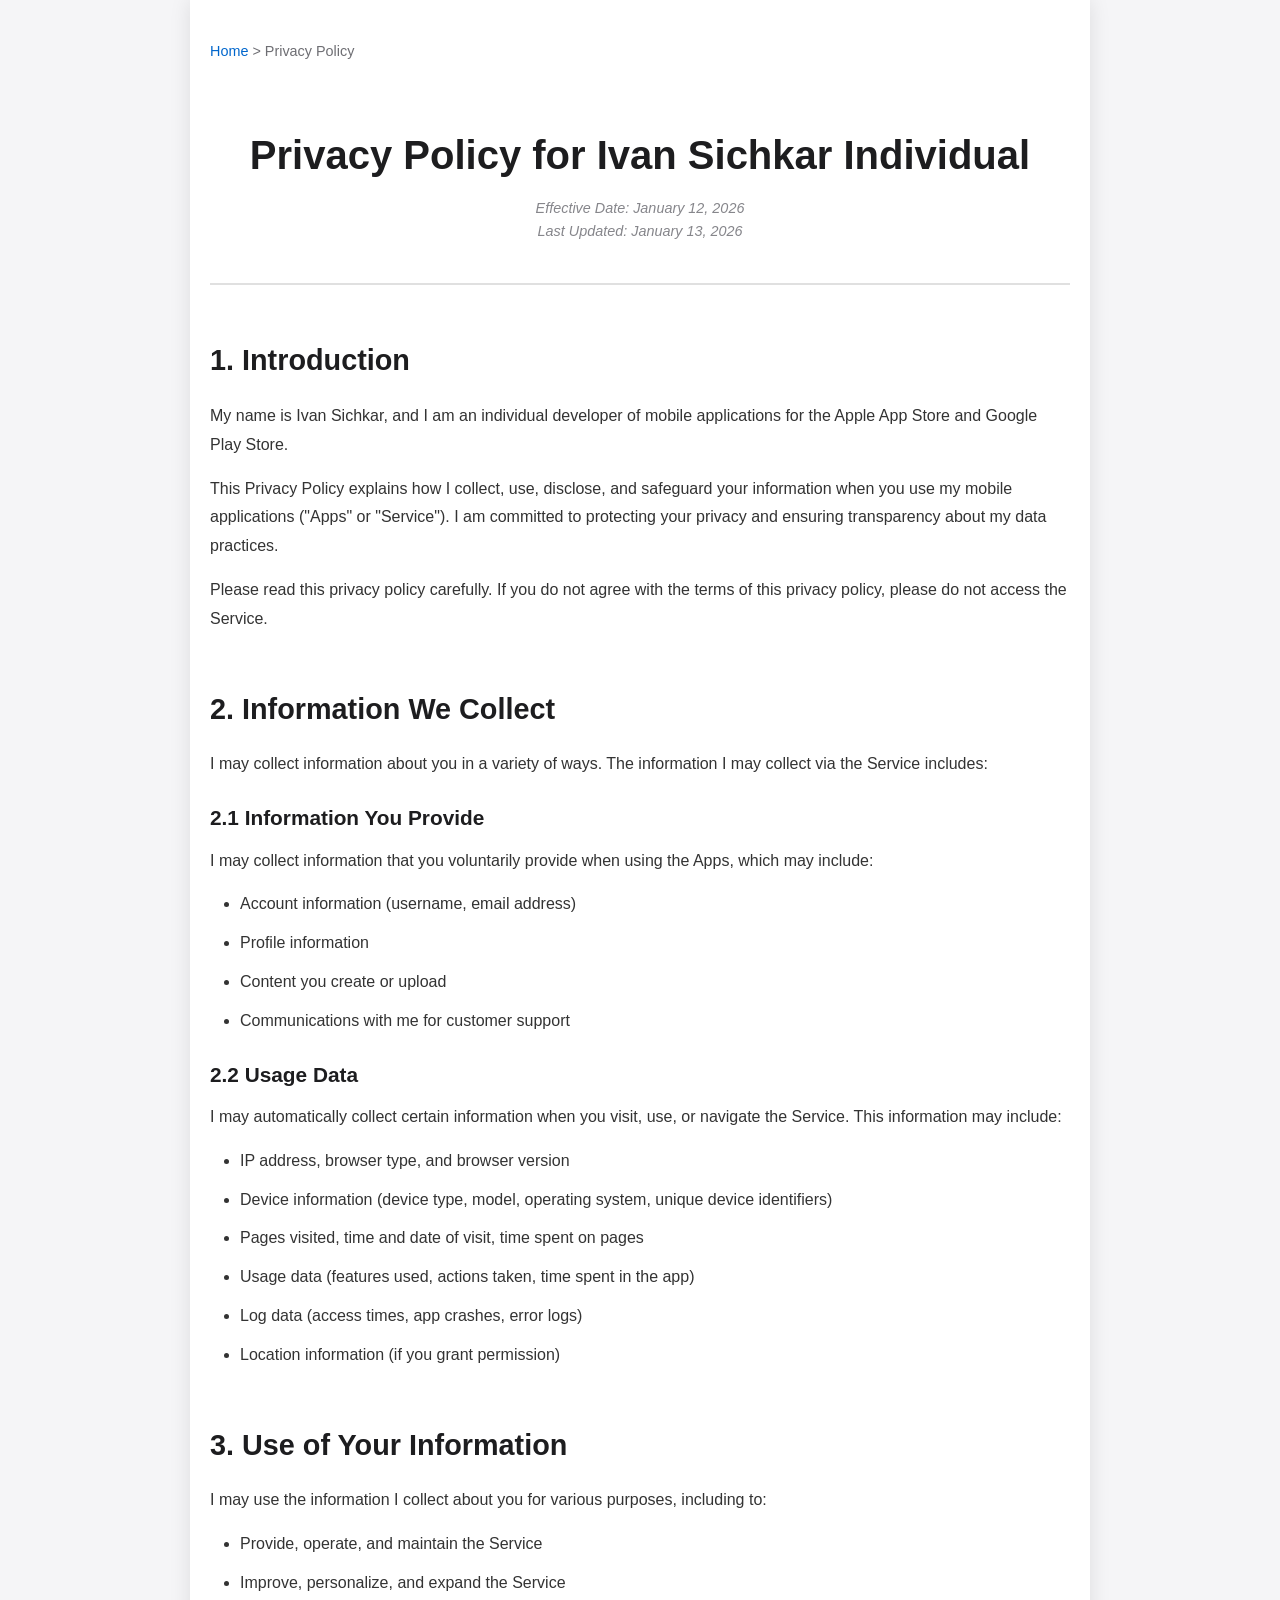
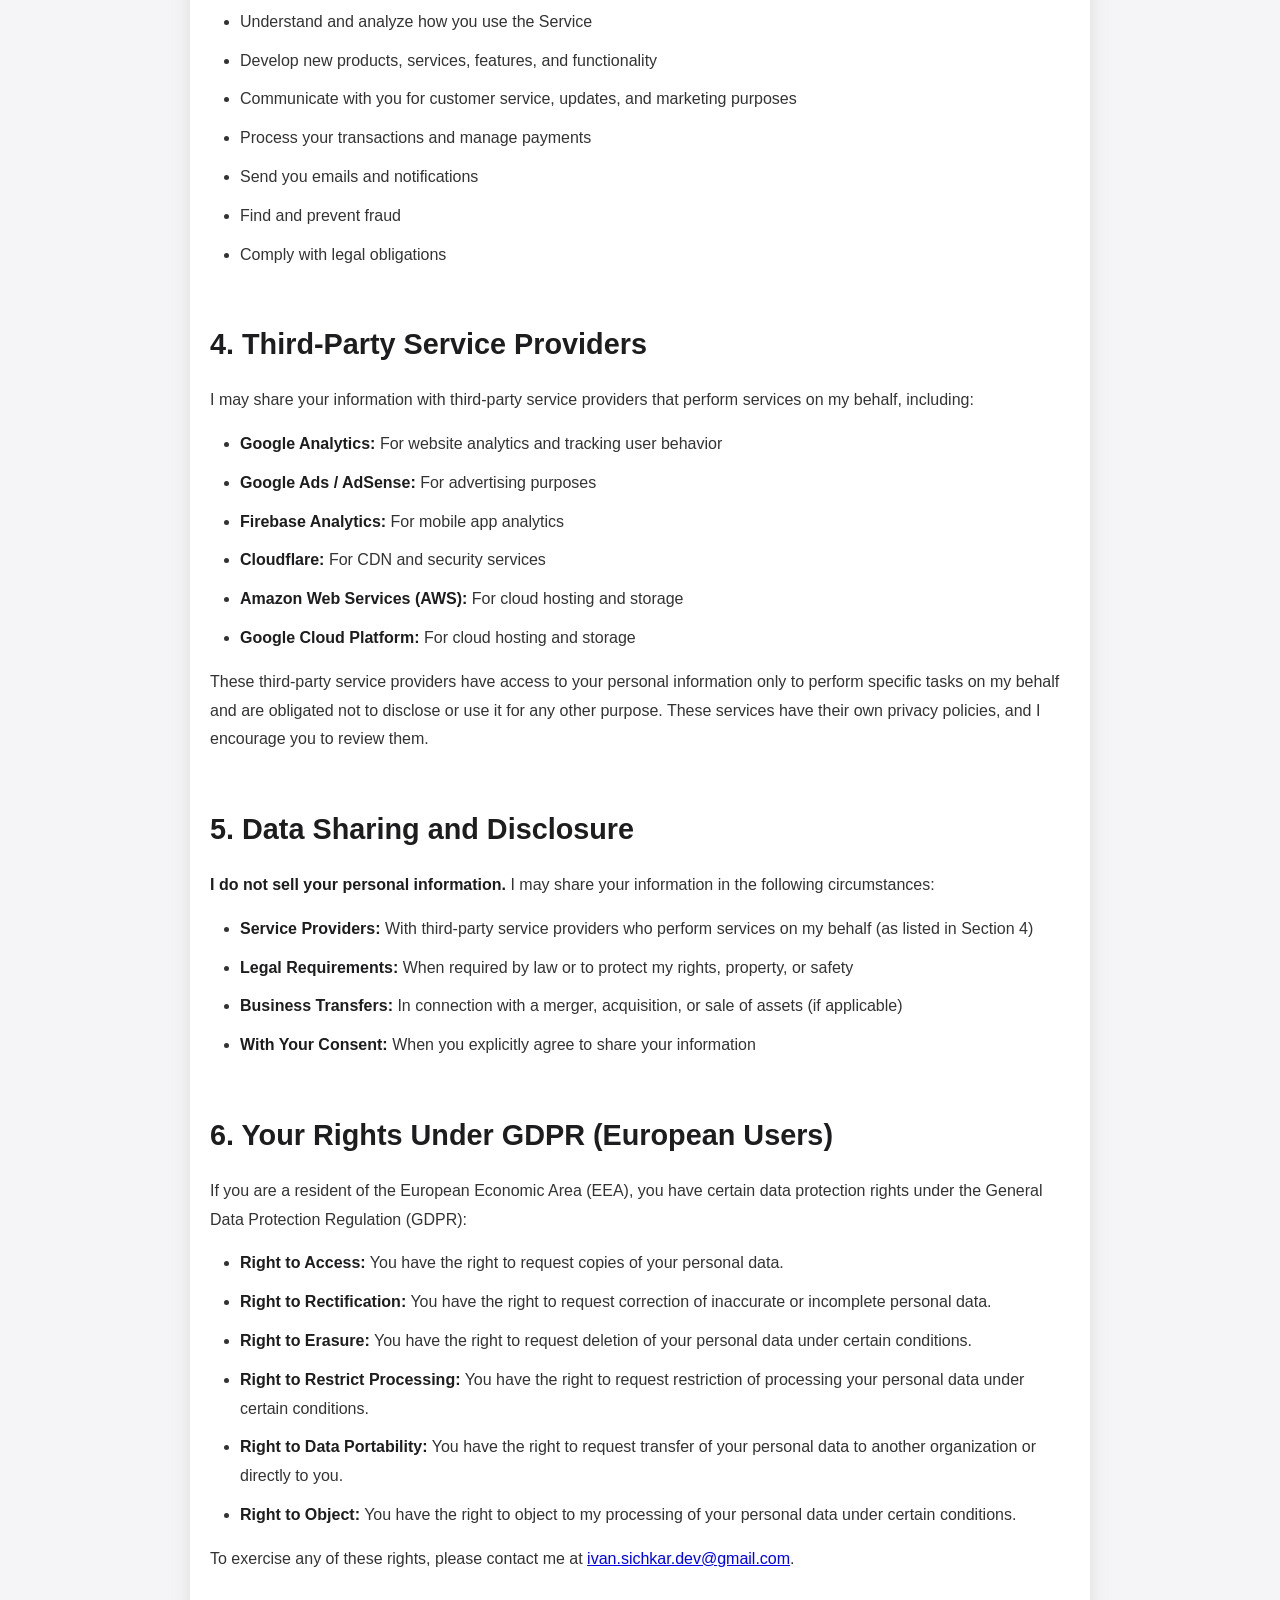
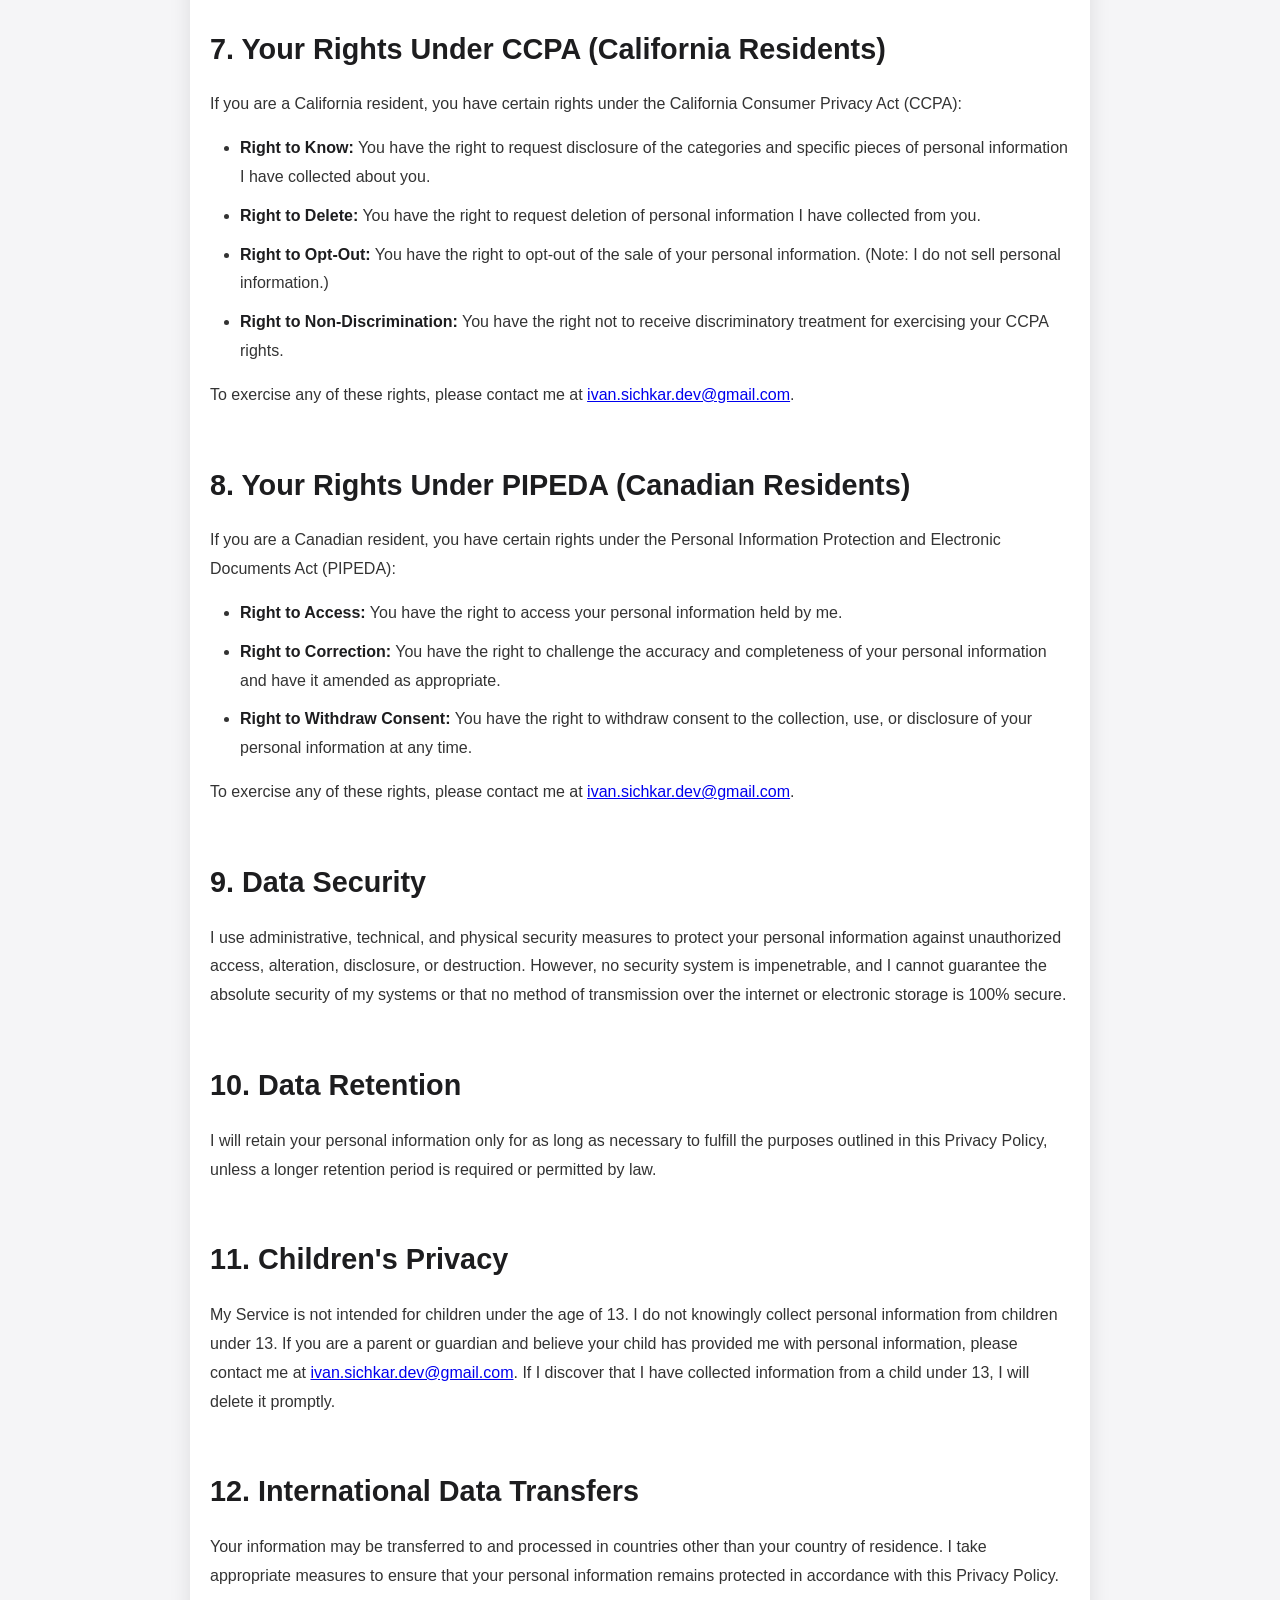
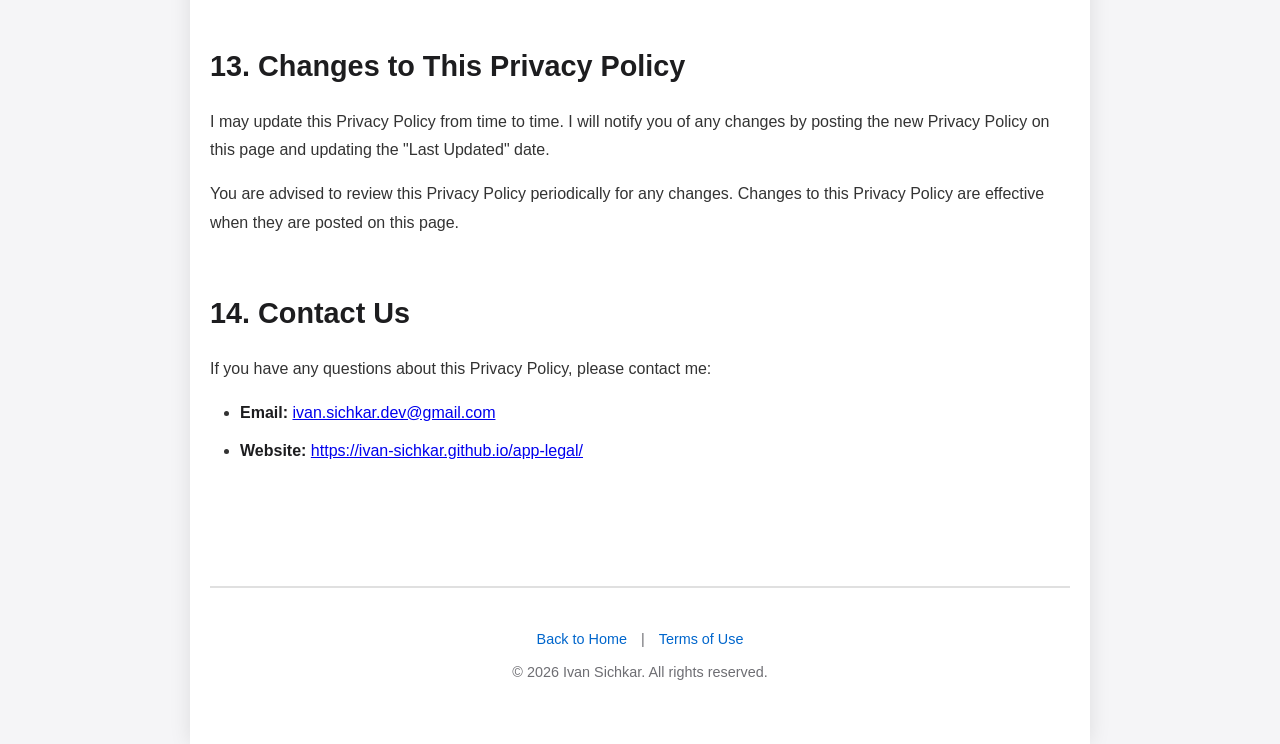
==== commit cec1b94a: "Updated last updated" ====
--- a/privacy-policy.html
+++ b/privacy-policy.html
@@ -16,7 +16,8 @@
         <header>
             <h1>Privacy Policy for Ivan Sichkar Individual</h1>
             <p class="last-updated">Effective Date: January 12, 2026</p>
-            <p class="last-updated">Last Updated: <span id="update-date"></span></p>
+            <!-- <p class="last-updated">Last Updated: <span id="update-date"></span></p> -->
+            <p class="last-updated">Last Updated: January 13, 2026</p>
         </header>
 
         <main class="legal-content">
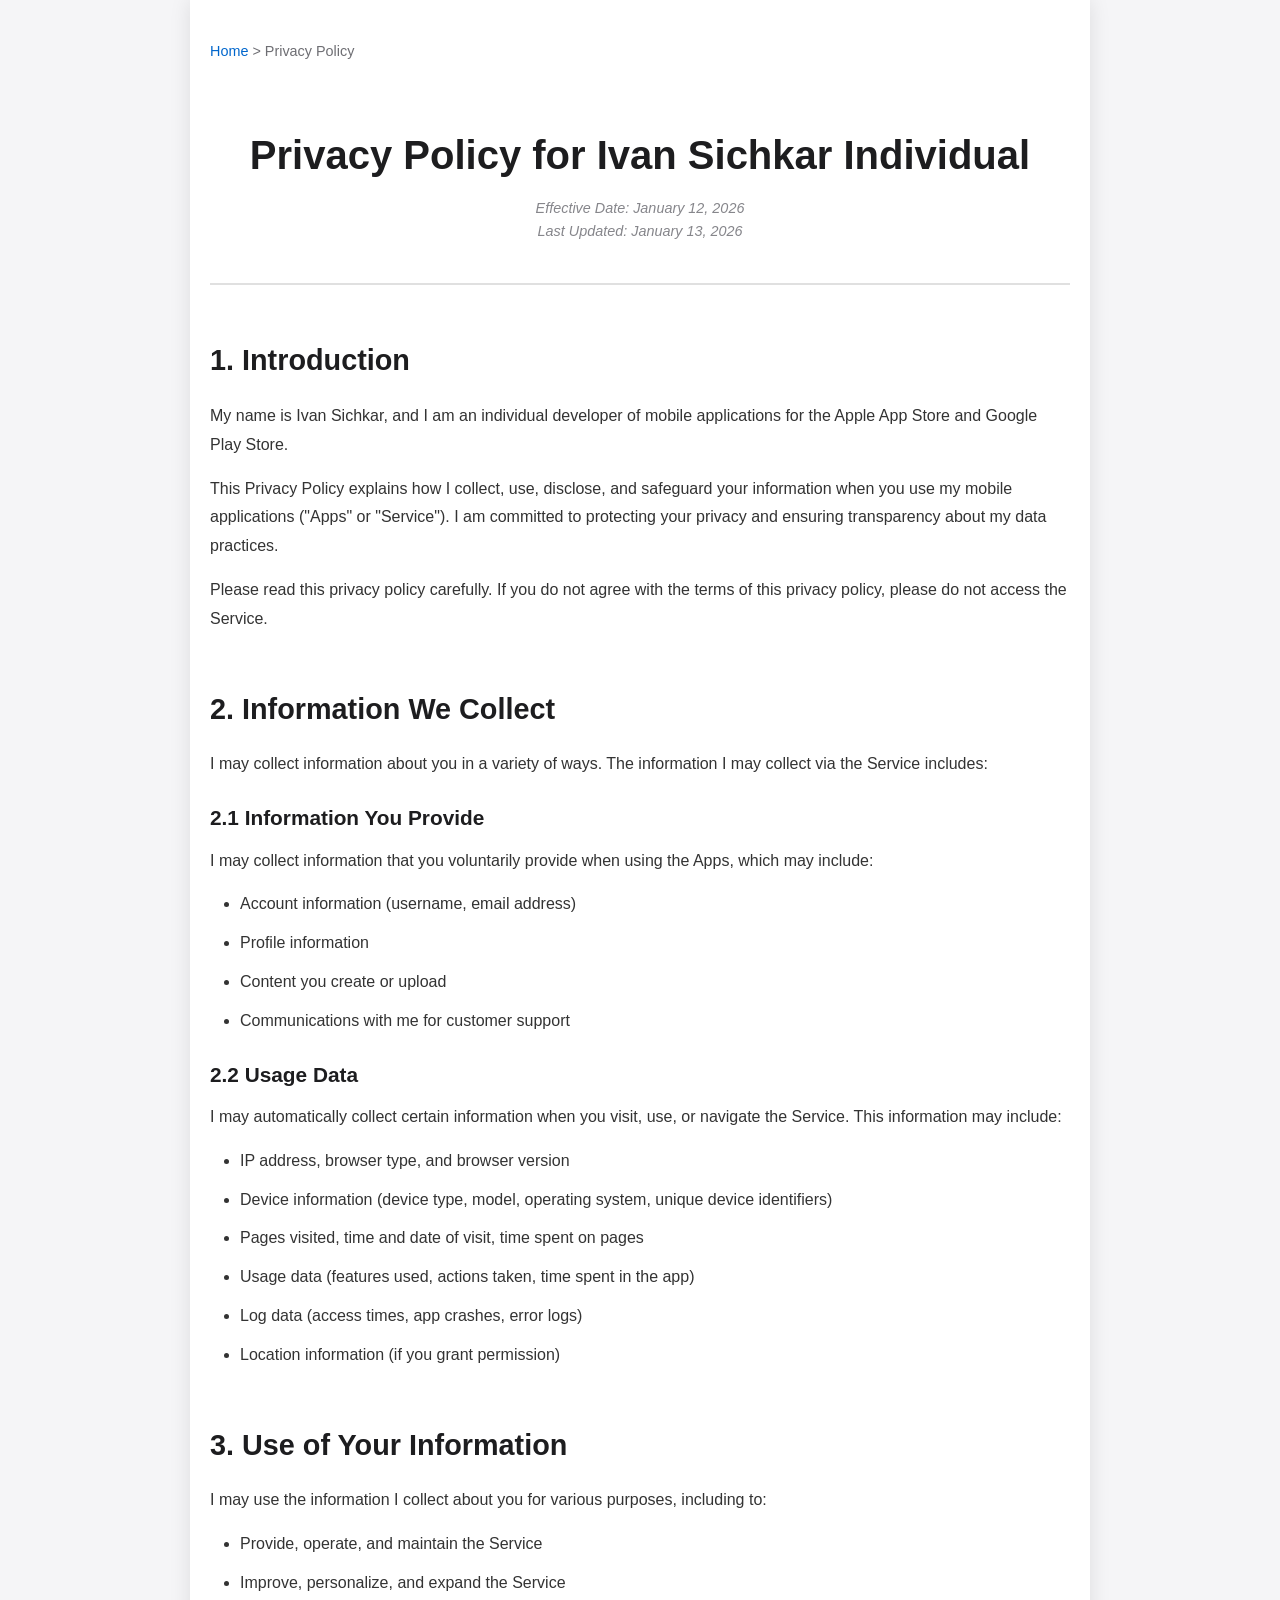
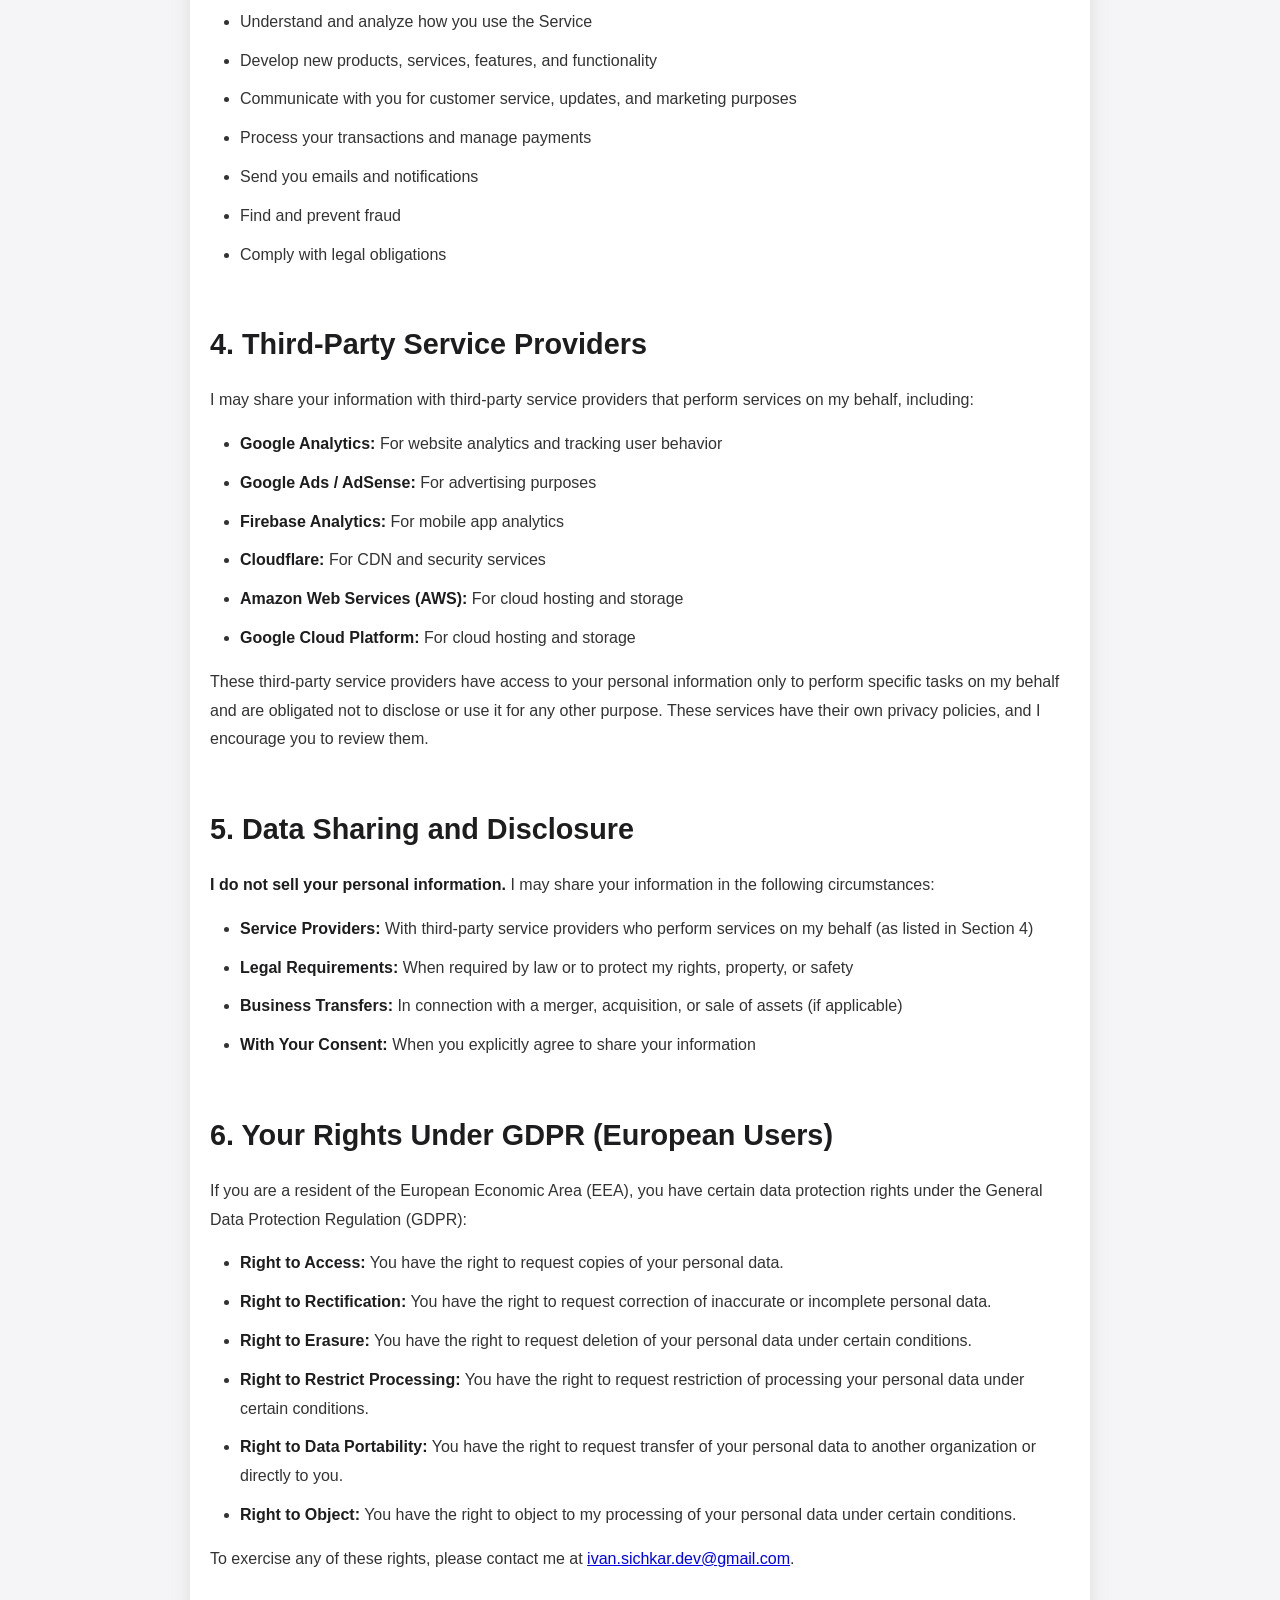
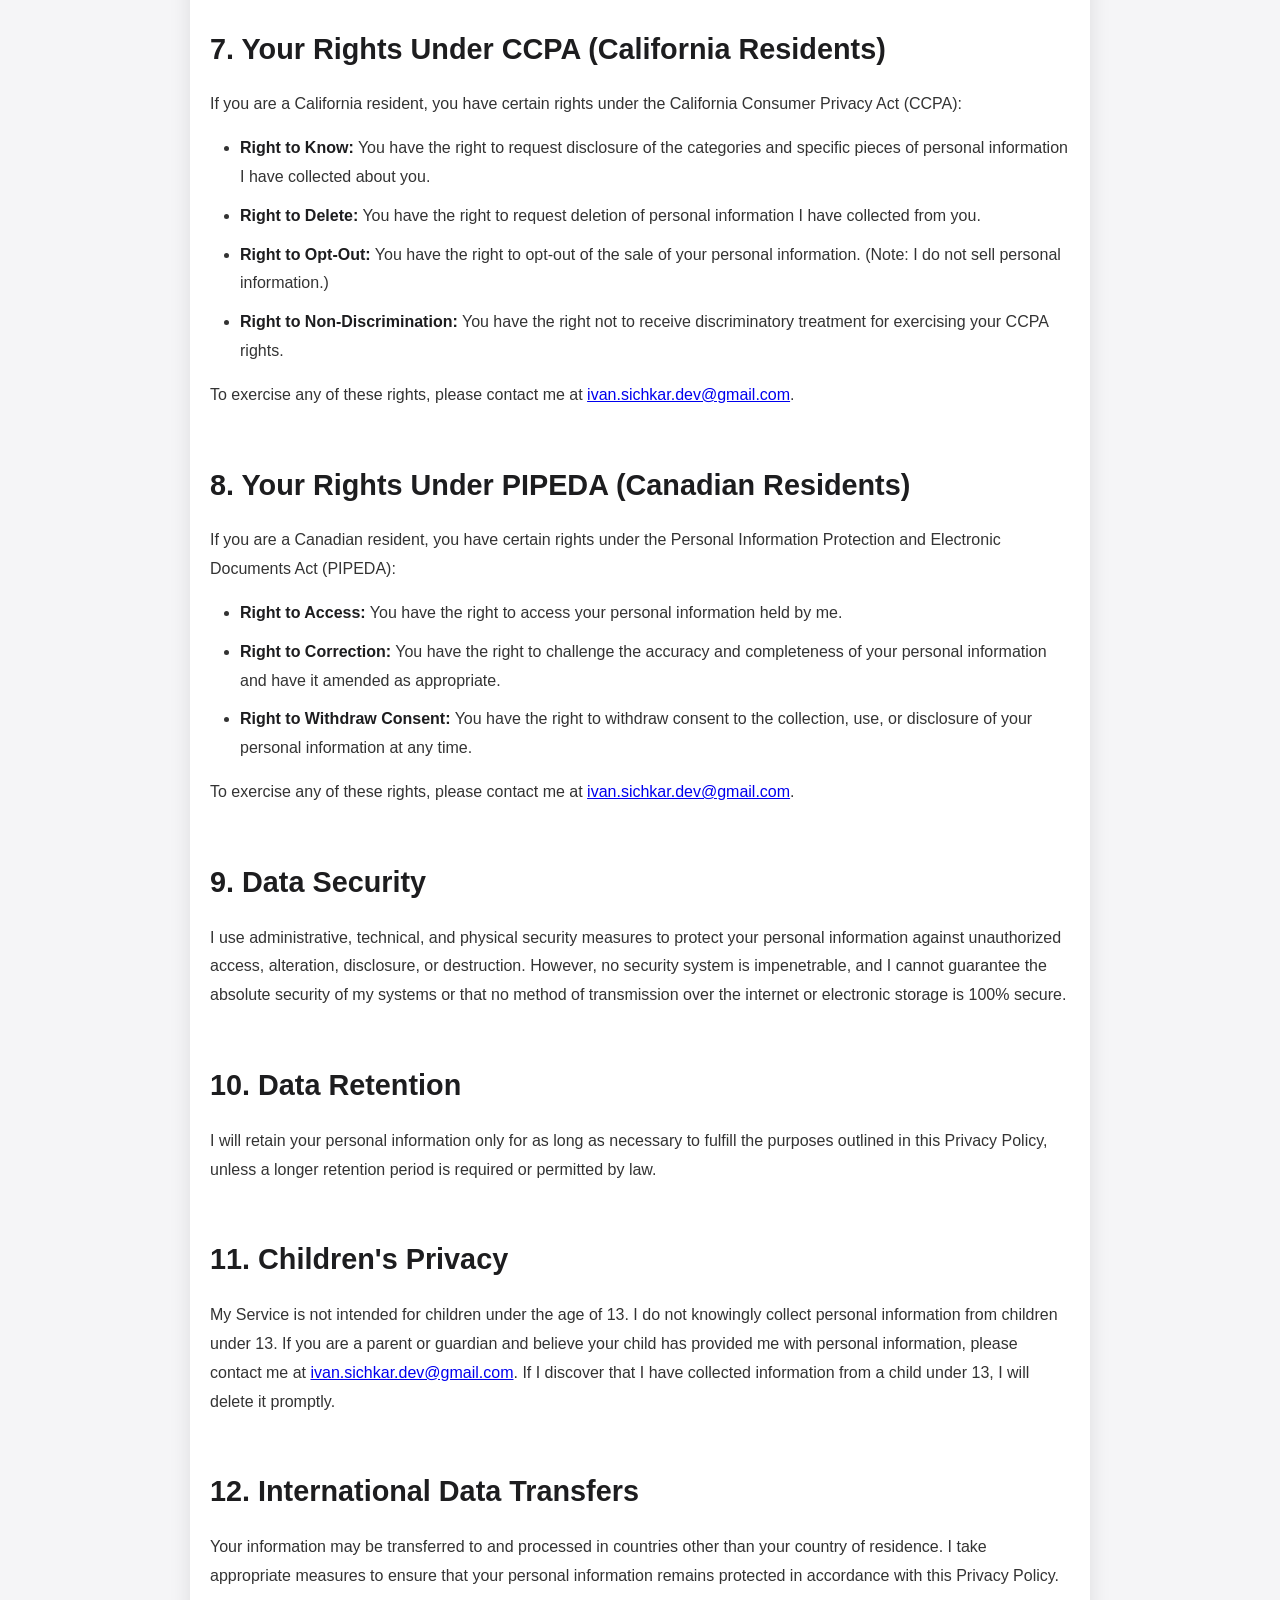
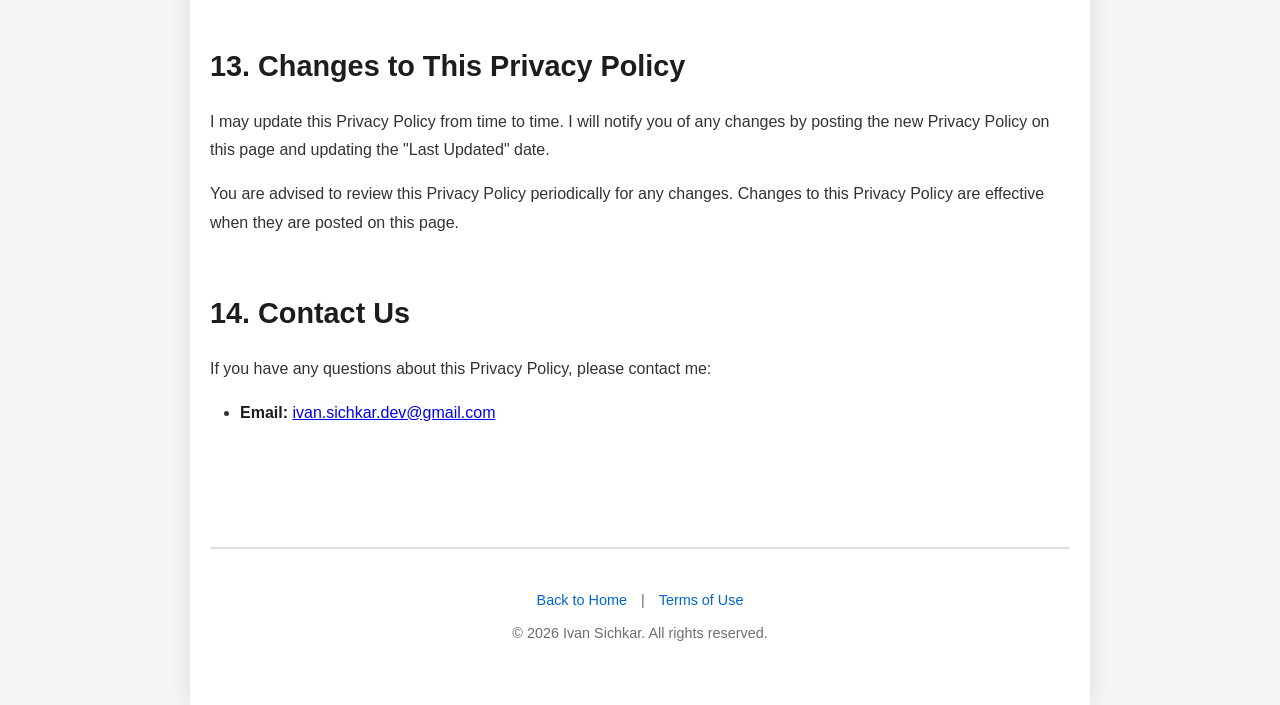
==== commit 169e9650: "Small fixes" ====
--- a/privacy-policy.html
+++ b/privacy-policy.html
@@ -162,7 +162,6 @@
                 <p>If you have any questions about this Privacy Policy, please contact me:</p>
                 <ul>
                     <li><strong>Email:</strong> <a href="mailto:ivan.sichkar.dev@gmail.com">ivan.sichkar.dev@gmail.com</a></li>
-                    <li><strong>Website:</strong> <a href="https://ivan-sichkar.github.io/app-legal/">https://ivan-sichkar.github.io/app-legal/</a></li>
                 </ul>
             </section>
         </main>
